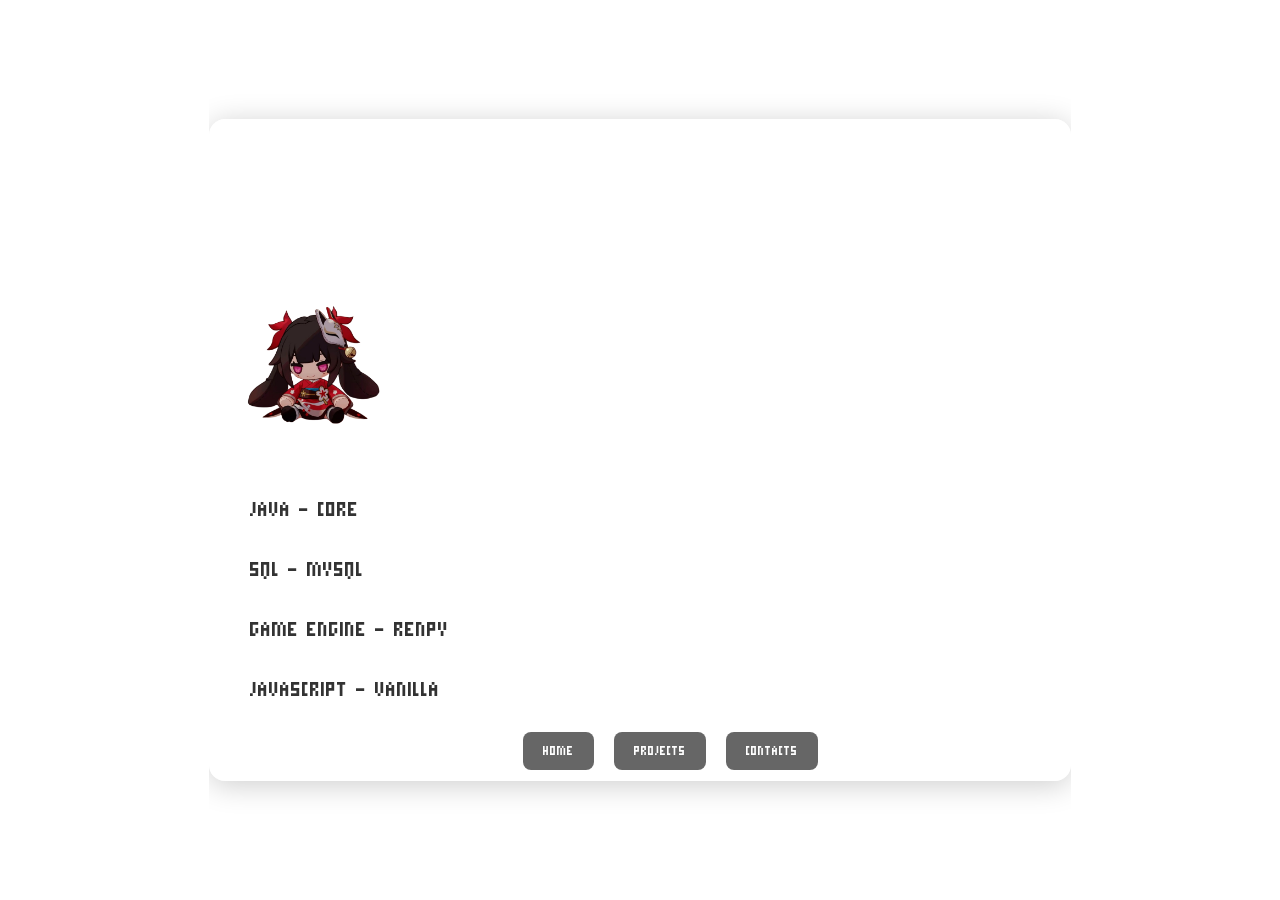
==== about.html @ f8be1799 "Update about.html" ====
<!DOCTYPE html>
<html lang="en">
<head>
    <meta charset="UTF-8">
    <meta name="viewport" content="width=device-width, initial-scale=1">
    <meta name="description" content="Jemmer Almoneda - Programmer and Game dev">
    <meta name="keywords" content="Jemmer Almoneda, Programmer, Game dev, Portfolio">
    <meta name="author" content="@shiros">
    <link rel="preconnect" href="https://fonts.googleapis.com">
    <link rel="preconnect" href="https://fonts.gstatic.com" crossorigin>
    <link href="https://fonts.googleapis.com/css2?family=Micro+5&display=swap" rel="stylesheet">
    <title>About</title>
    <link rel="icon" type="image/png" href="Documents/logo-icon.jpg">
    <style>
        body, html {
            margin: 0;
            padding: 0;
            overflow: hidden;
            height: 100%;
            display: flex; 
            align-items: center; 
            justify-content: center; 
            font-family: 'Micro 5', sans-serif;
            scroll-behavior: smooth;
        }

        .video-bg {
            position: absolute;
            top: 0;
            left: 0;
            width: 100%;
            height: 100%;
        }

        video {
            position: absolute;
            top: 50%;
            left: 50%;
            transform: translate(-50%, -50%);
            min-width: 100%;
            min-height: 100%;
            width: auto;
            height: auto;
            z-index: -1;
            object-fit: cover;
        }

        body {
            cursor: url('Documents/nso_cursor.png'), auto;
        }

     .container {
    position: relative;
    max-width: 800px;
    height: 600px; /* Set height for scroll */
    margin: 40px auto;
    background: rgba(255, 255, 255, 0.2);
    border-radius: 16px;
    box-shadow: 0 4px 30px rgba(0, 0, 0, 0.2);
    backdrop-filter: blur(10px);
    -webkit-backdrop-filter: blur(10px);
    border: 1px solid rgba(255, 255, 255, 0.3);
    padding: 30px;
    color: #fff;
    overflow-y: auto; /* Scroll only inside card */
}


        /* Hide scroll bar */
        body {
            overflow: auto;
            scrollbar-width: none; /* For Firefox */
            -ms-overflow-style: none;  /* For IE and Edge */
        }

        body::-webkit-scrollbar {
            display: none; /* For Chrome, Safari, and WebKit-based browsers */
        }

        /* Styling the navbar at the bottom */
        nav {
            position: absolute;
            bottom: 20px;
            width: 100%;
            display: flex;
            justify-content: center;
            padding-right: 400px;
        }

        nav ul {
            list-style: none;
            padding: 0;
            margin: 0;
            display: flex;
            gap: 20px; /* Space between each item */
        }

        nav ul li {
            font-size: 18px;
        }

        nav ul li a {
            text-decoration: none;
            padding: 10px 20px;
            color: white;
            background-color: rgba(0, 0, 0, 0.6);
            border-radius: 8px;
            transition: background-color 0.3s ease, transform 0.3s ease;
        }

        /* Hover effect */
        nav ul li a:hover {
            background-color: rgba(255, 255, 255, 0.8);
            color: black;
            transform: scale(1.1); /* Makes the button grow slightly */
        }
        .technologies-container img {
            max-width:150px ;
            max-height: 150px;
            width:150px;
            display:flex;
            align-items: center;
            justify-content: center;
        }
        p {
            font-size: 30px;
            margin-top: 0;
        }
        h2 {
            margin-bottom: 0;
        }
        ul {

        }
        /* Technology list styles */
.tech-list {
    list-style: none; /* Remove default bullet points */
    padding: 0; /* Remove default padding */
    margin: 10px 0; /* Margin for spacing */
}

.tech-list li {
    background-color: rgba(255, 255, 255, 0.5); /* Light background for list items */
    color: #333; /* Text color */
    padding: 10px; /* Padding for list items */
    border-radius: 8px; /* Rounded corners */
    margin-bottom: 10px; /* Space between items */
    transition: background-color 0.3s ease; /* Smooth transition */
    font-size: 30px;
}

.tech-list li:hover {
    background-color: rgba(255, 255, 255, 0.8); /* Highlight on hover */
    color: #000; /* Darker text color on hover */
}

    </style>
</head>
<body>
    <div class="video-bg">
        <video autoplay loop muted playsinline>
            <source src="Documents/bg.mp4" type="video/mp4">
            Your browser does not support the video tag.
        </video>
    </div>

    <div class="container">
        <!-- Left side with logo and text -->
        <div>
            <div class="text">
                <h1>ABOUT PAGE</h1>
                <h2>Jemmer Almoneda</h2>
                <h3>Java, Game Dev</h3>
            </div>

            <div class="technologies-container">
                <img src="Documents/nom.png" alt="Technologies">
                <div class="tech-text">
                    <h2>TECHNOLOGIES</h2>
                    <ul class="tech-list">
                        <li>JAVA - CORE</li>
                        <li>SQL - MYSQL</li>
                        <li>GAME ENGINE - RENPY</li>
                        <li>JAVASCRIPT - VANILLA</li>
                    </ul>
                </div>
                <h2>ABOUT ME</h2>
                <p>Student at ACLC COLLEGE MANILA.Started coding in May 2024 and have been constantly learning about other technologies. I still have a lot to learn, but with time and effort, I believe that I can further improve my techniques and knowledge.Currently focused on javascript</p>
            </div>
            

    <!-- Navbar at the bottom -->
    <nav>
        <ul>
            <li><a href="index.html">HOME</a></li>
            <li><a href="projects.html">PROJECTS</a></li>
            <li><a href="contacts.html">CONTACTS</a></li>
        </ul>
    </nav>
</body>
</html>
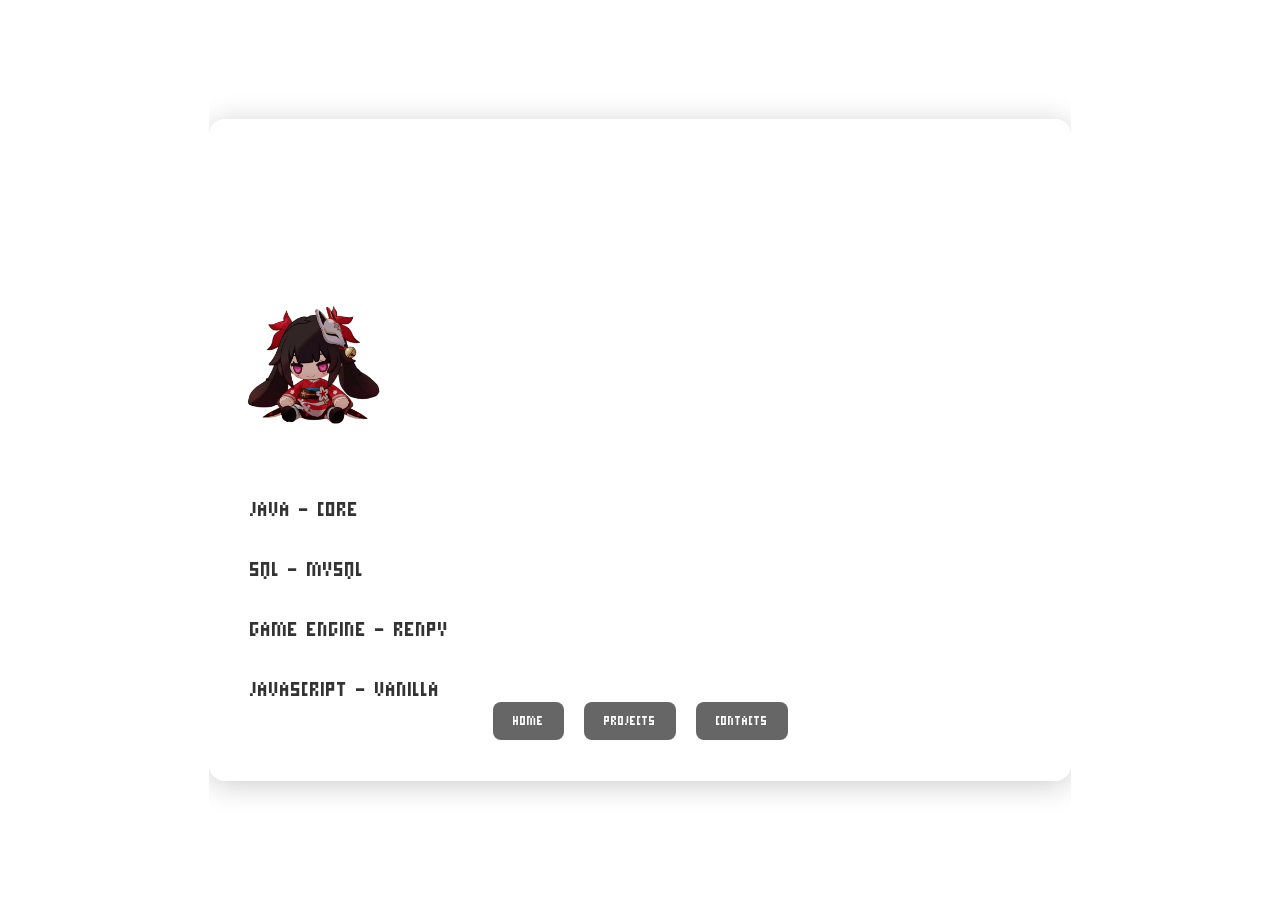
==== commit d234ef82: "Update about.html" ====
--- a/about.html
+++ b/about.html
@@ -12,6 +12,32 @@
     <title>About</title>
     <link rel="icon" type="image/png" href="Documents/logo-icon.jpg">
     <style>
+        /* Custom scrollbar for WebKit browsers */
+.container::-webkit-scrollbar {
+    width: 10px;
+}
+
+.container::-webkit-scrollbar-track {
+    background: rgba(255, 255, 255, 0.2);
+    border-radius: 10px;
+}
+
+.container::-webkit-scrollbar-thumb {
+    background-color: rgba(255, 255, 255, 0.5);
+    border-radius: 10px;
+    border: 2px solid rgba(0, 0, 0, 0.2);
+}
+
+.container::-webkit-scrollbar-thumb:hover {
+    background-color: rgba(255, 255, 255, 0.8);
+}
+
+/* Scrollbar styles for Firefox */
+.container {
+    scrollbar-width: thin;
+    scrollbar-color: rgba(255, 255, 255, 0.5) rgba(255, 255, 255, 0.2);
+}
+
         body, html {
             margin: 0;
             padding: 0;
@@ -49,10 +75,10 @@
             cursor: url('Documents/nso_cursor.png'), auto;
         }
 
-     .container {
+   .container {
     position: relative;
     max-width: 800px;
-    height: 600px; /* Set height for scroll */
+    height: 600px; /* For scroll */
     margin: 40px auto;
     background: rgba(255, 255, 255, 0.2);
     border-radius: 16px;
@@ -62,9 +88,9 @@
     border: 1px solid rgba(255, 255, 255, 0.3);
     padding: 30px;
     color: #fff;
-    overflow-y: auto; /* Scroll only inside card */
-}
-
+    overflow-y: auto;
+    overflow-x: hidden; 
+}
 
         /* Hide scroll bar */
         body {
@@ -79,7 +105,7 @@
 
         /* Styling the navbar at the bottom */
         nav {
-            position: absolute;
+            position: sticky;
             bottom: 20px;
             width: 100%;
             display: flex;
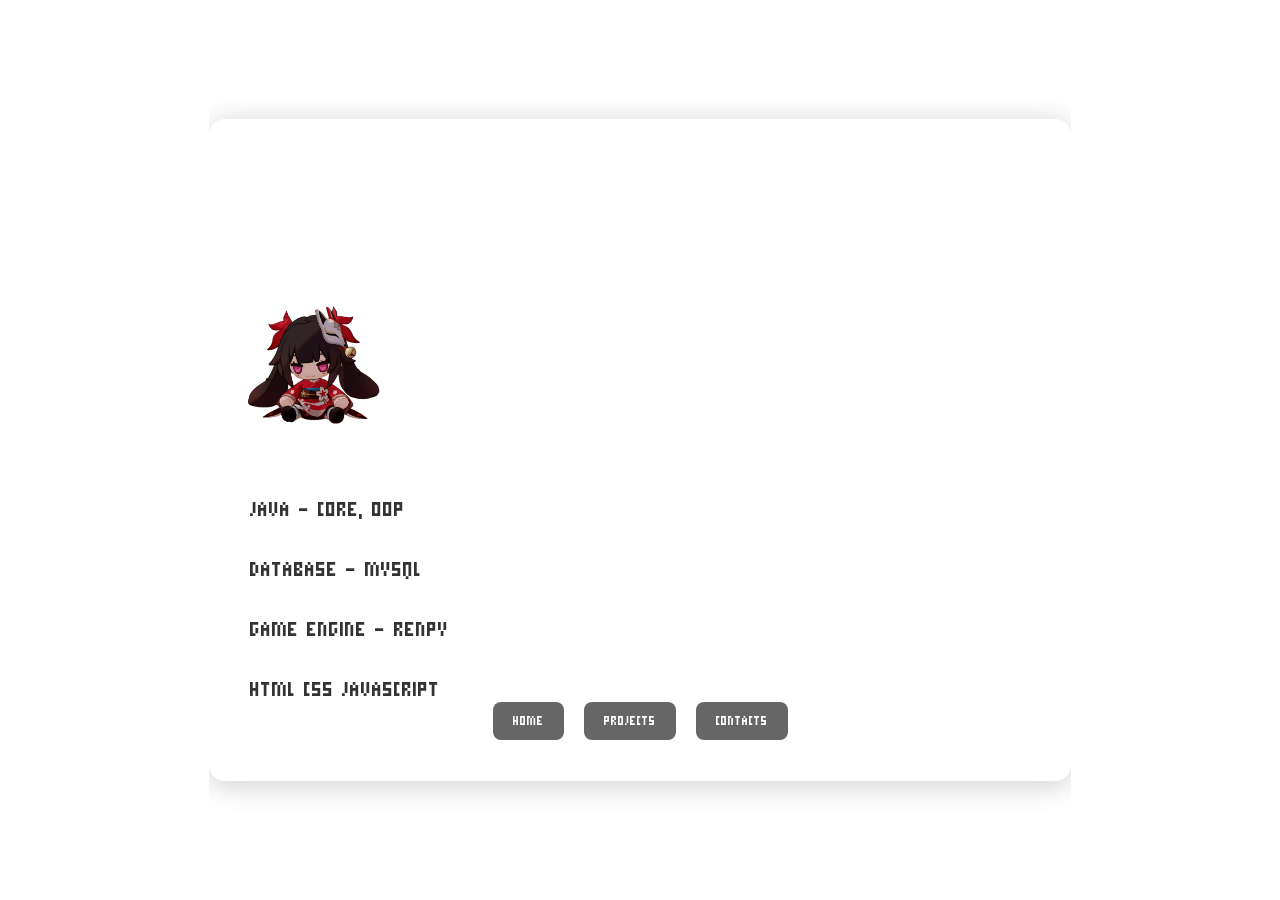
==== commit 7c2a5af7: "Update about.html" ====
--- a/about.html
+++ b/about.html
@@ -204,14 +204,14 @@
                 <div class="tech-text">
                     <h2>TECHNOLOGIES</h2>
                     <ul class="tech-list">
-                        <li>JAVA - CORE</li>
-                        <li>SQL - MYSQL</li>
+                        <li>JAVA - CORE, OOP</li>
+                        <li>DATABASE - MYSQL</li>
                         <li>GAME ENGINE - RENPY</li>
-                        <li>JAVASCRIPT - VANILLA</li>
+                        <li>HTML CSS JAVASCRIPT</li>
                     </ul>
                 </div>
                 <h2>ABOUT ME</h2>
-                <p>Student at ACLC COLLEGE MANILA.Started coding in May 2024 and have been constantly learning about other technologies. I still have a lot to learn, but with time and effort, I believe that I can further improve my techniques and knowledge.Currently focused on javascript</p>
+                <p>Student at ACLC COLLEGE MANILA. Passionate in programming and willing to learn new technologies to improve my skills. More on Java centered programming and experience in Database Management using Mysql</p>
             </div>
             
 
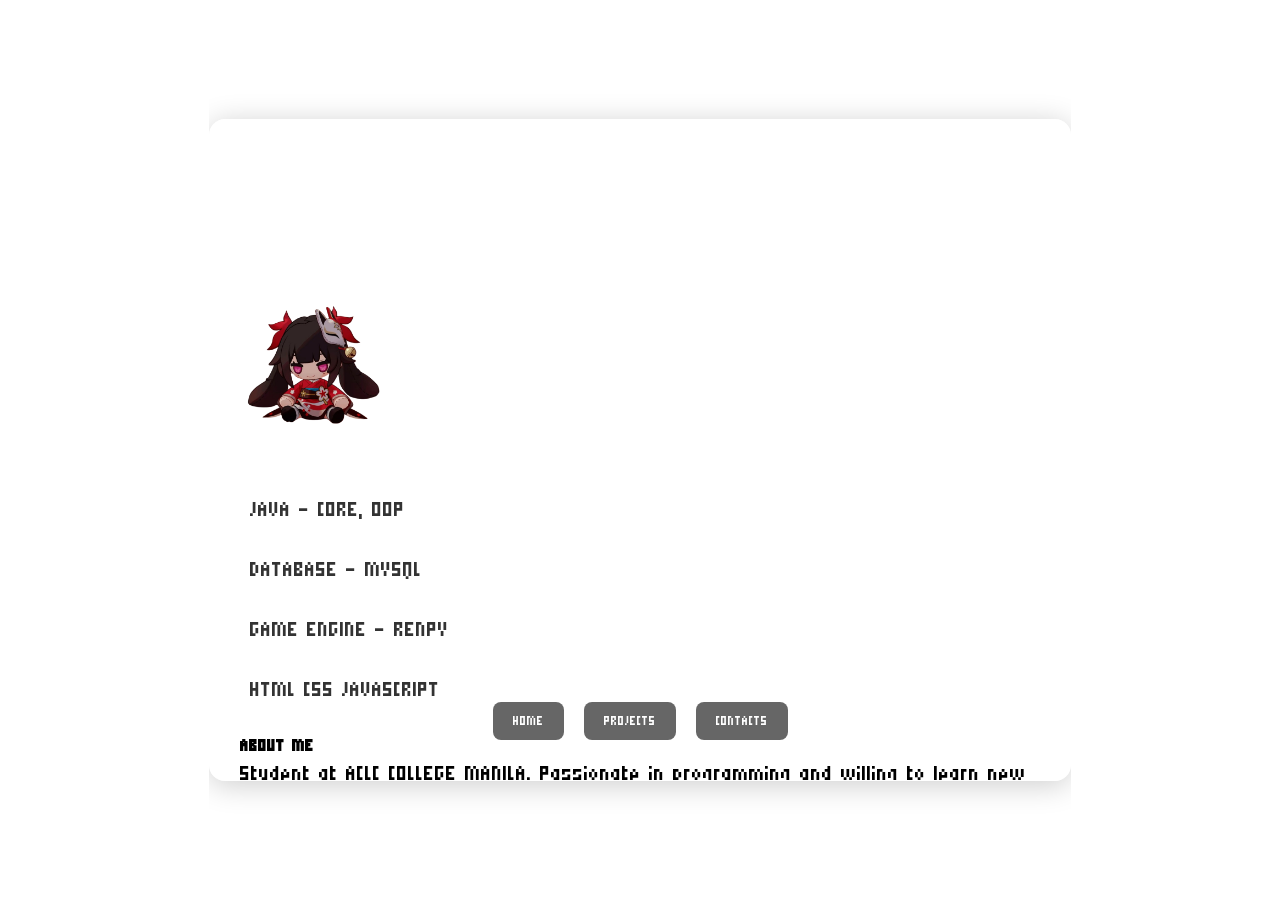
==== commit da97b3a2: "Update about.html" ====
--- a/about.html
+++ b/about.html
@@ -210,8 +210,8 @@
                         <li>HTML CSS JAVASCRIPT</li>
                     </ul>
                 </div>
-                <h2>ABOUT ME</h2>
-                <p>Student at ACLC COLLEGE MANILA. Passionate in programming and willing to learn new technologies to improve my skills. More on Java centered programming and experience in Database Management using Mysql</p>
+                <h2 style = "color: black">ABOUT ME</h2>
+                <p style = "color: black">Student at ACLC COLLEGE MANILA. Passionate in programming and willing to learn new technologies to improve my skills. More on Java centered programming and experience in Database Management using Mysql</p>
             </div>
             
 
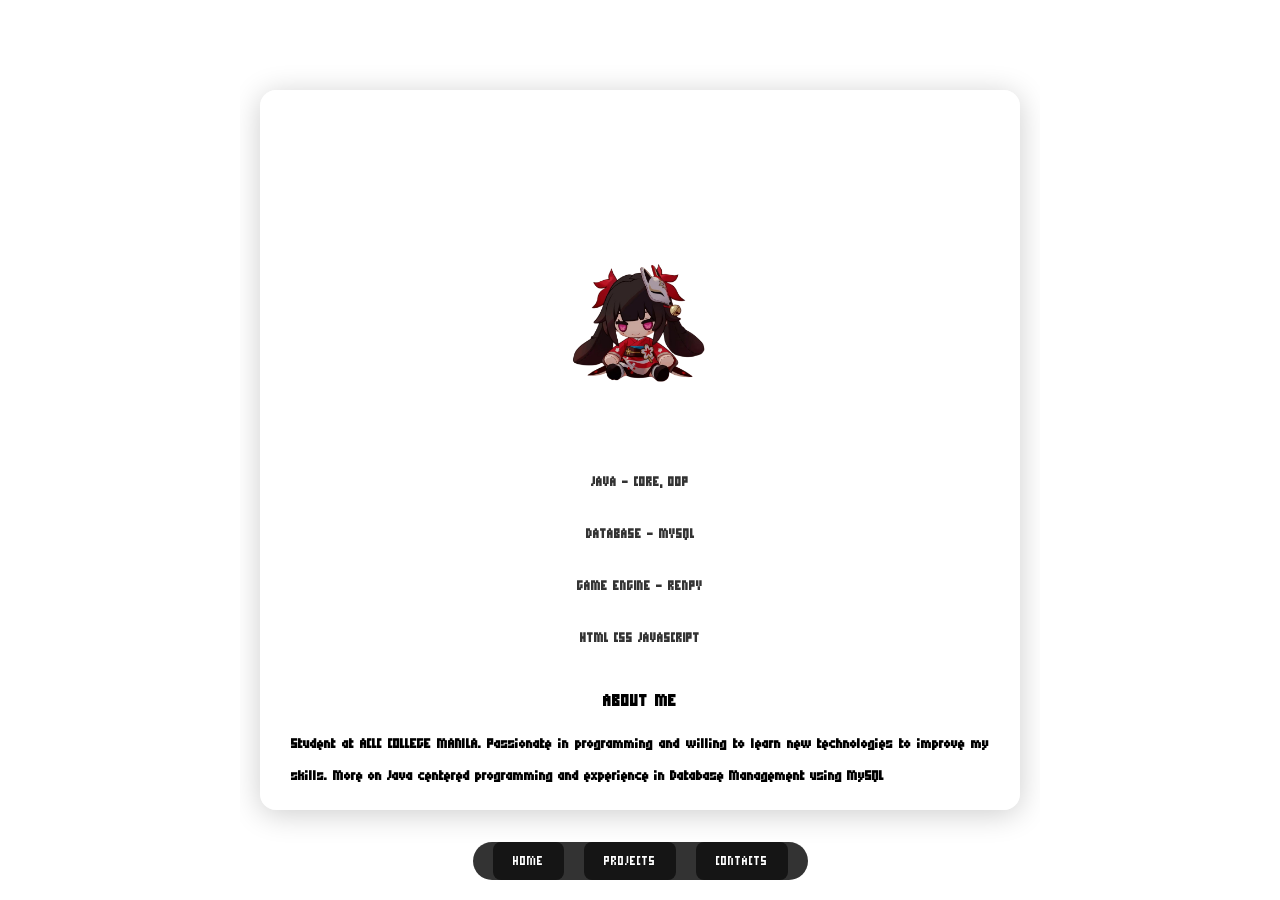
==== commit 5e87a001: "ui update" ====
--- a/about.html
+++ b/about.html
@@ -2,7 +2,7 @@
 <html lang="en">
 <head>
     <meta charset="UTF-8">
-    <meta name="viewport" content="width=device-width, initial-scale=1">
+    <meta name="viewport" content="width=device-width, initial-scale=1.0, maximum-scale=1.0, user-scalable=no">
     <meta name="description" content="Jemmer Almoneda - Programmer and Game dev">
     <meta name="keywords" content="Jemmer Almoneda, Programmer, Game dev, Portfolio">
     <meta name="author" content="@shiros">
@@ -12,105 +12,181 @@
     <title>About</title>
     <link rel="icon" type="image/png" href="Documents/logo-icon.jpg">
     <style>
-        /* Custom scrollbar for WebKit browsers */
-.container::-webkit-scrollbar {
-    width: 10px;
-}
-
-.container::-webkit-scrollbar-track {
-    background: rgba(255, 255, 255, 0.2);
-    border-radius: 10px;
-}
-
-.container::-webkit-scrollbar-thumb {
-    background-color: rgba(255, 255, 255, 0.5);
-    border-radius: 10px;
-    border: 2px solid rgba(0, 0, 0, 0.2);
-}
-
-.container::-webkit-scrollbar-thumb:hover {
-    background-color: rgba(255, 255, 255, 0.8);
-}
-
-/* Scrollbar styles for Firefox */
-.container {
-    scrollbar-width: thin;
-    scrollbar-color: rgba(255, 255, 255, 0.5) rgba(255, 255, 255, 0.2);
-}
-
         body, html {
             margin: 0;
             padding: 0;
-            overflow: hidden;
-            height: 100%;
+            height: 100vh;
             display: flex; 
             align-items: center; 
             justify-content: center; 
             font-family: 'Micro 5', sans-serif;
             scroll-behavior: smooth;
+            overflow: hidden;
+            touch-action: manipulation; /* Prevent zoom gestures */
         }
 
         .video-bg {
-            position: absolute;
+            position: fixed;
             top: 0;
             left: 0;
             width: 100%;
             height: 100%;
+            z-index: -1;
         }
 
         video {
-            position: absolute;
-            top: 50%;
-            left: 50%;
-            transform: translate(-50%, -50%);
-            min-width: 100%;
-            min-height: 100%;
-            width: auto;
-            height: auto;
+            position: fixed;
+            top: 0;
+            left: 0;
+            width: 100%;
+            height: 100%;
+            object-fit: cover;
             z-index: -1;
-            object-fit: cover;
         }
 
         body {
             cursor: url('Documents/nso_cursor.png'), auto;
         }
 
-   .container {
-    position: relative;
-    max-width: 800px;
-    height: 600px; /* For scroll */
-    margin: 40px auto;
-    background: rgba(255, 255, 255, 0.2);
-    border-radius: 16px;
-    box-shadow: 0 4px 30px rgba(0, 0, 0, 0.2);
-    backdrop-filter: blur(10px);
-    -webkit-backdrop-filter: blur(10px);
-    border: 1px solid rgba(255, 255, 255, 0.3);
-    padding: 30px;
-    color: #fff;
-    overflow-y: auto;
-    overflow-x: hidden; 
-}
-
-        /* Hide scroll bar */
-        body {
-            overflow: auto;
-            scrollbar-width: none; /* For Firefox */
-            -ms-overflow-style: none;  /* For IE and Edge */
-        }
-
-        body::-webkit-scrollbar {
-            display: none; /* For Chrome, Safari, and WebKit-based browsers */
-        }
-
-        /* Styling the navbar at the bottom */
+        .container {
+            position: relative;
+            max-width: 800px;
+            width: 95%;
+            height: 80vh;
+            background: rgba(255, 255, 255, 0.2);
+            border-radius: 16px;
+            box-shadow: 0 4px 30px rgba(0, 0, 0, 0.2);
+            backdrop-filter: blur(10px);
+            -webkit-backdrop-filter: blur(10px);
+            border: 1px solid rgba(255, 255, 255, 0.3);
+            padding: 30px;
+            color: #fff;
+            overflow-y: auto;
+            overflow-x: hidden;
+            box-sizing: border-box;
+        }
+
+        /* Custom scrollbar for WebKit browsers */
+        .container::-webkit-scrollbar {
+            width: 8px;
+        }
+
+        .container::-webkit-scrollbar-track {
+            background: rgba(255, 255, 255, 0.2);
+            border-radius: 10px;
+        }
+
+        .container::-webkit-scrollbar-thumb {
+            background-color: rgba(255, 255, 255, 0.5);
+            border-radius: 10px;
+            border: 2px solid rgba(0, 0, 0, 0.2);
+        }
+
+        .container::-webkit-scrollbar-thumb:hover {
+            background-color: rgba(255, 255, 255, 0.8);
+        }
+
+        /* Scrollbar styles for Firefox */
+        .container {
+            scrollbar-width: thin;
+            scrollbar-color: rgba(255, 255, 255, 0.5) rgba(255, 255, 255, 0.2);
+        }
+
+        /* Content styling */
+        .text {
+            text-align: center;
+            margin-bottom: 20px;
+        }
+
+        h1 {
+            font-size: 36px;
+            margin: 10px 0;
+            color: #fff;
+        }
+
+        h2 {
+            font-size: 28px;
+            margin: 15px 0 10px 0;
+            color: #fff;
+        }
+
+        h3 {
+            font-size: 22px;
+            margin: 10px 0;
+            color: #fff;
+        }
+
+        .technologies-container {
+            display: flex;
+            flex-direction: column;
+            align-items: center;
+            gap: 20px;
+        }
+
+        .technologies-container img {
+            max-width: 150px;
+            max-height: 150px;
+            width: 150px;
+            height: auto;
+        }
+
+        .tech-text {
+            text-align: center;
+            width: 100%;
+        }
+
+        /* Technology list styles */
+        .tech-list {
+            list-style: none;
+            padding: 0;
+            margin: 10px 0;
+        }
+
+        .tech-list li {
+            background-color: rgba(255, 255, 255, 0.5);
+            color: #333;
+            padding: 12px;
+            border-radius: 8px;
+            margin-bottom: 10px;
+            transition: background-color 0.3s ease;
+            font-size: 18px;
+            font-weight: bold;
+        }
+
+        .tech-list li:hover {
+            background-color: rgba(255, 255, 255, 0.8);
+            color: #000;
+        }
+
+        .about-section {
+            margin-top: 20px;
+            text-align: center;
+        }
+
+        .about-section h2 {
+            color: #000;
+            font-size: 24px;
+        }
+
+        .about-section p {
+            color: #000;
+            font-size: 20px;
+            line-height: 1.6;
+            text-align: justify;
+            margin: 15px 0;
+            font-weight: bold;
+        }
+
+        /* Navigation */
         nav {
-            position: sticky;
+            position: fixed;
             bottom: 20px;
             width: 100%;
             display: flex;
             justify-content: center;
-            padding-right: 400px;
+            z-index: 100;
+            padding: 0 20px;
+            box-sizing: border-box;
         }
 
         nav ul {
@@ -118,7 +194,10 @@
             padding: 0;
             margin: 0;
             display: flex;
-            gap: 20px; /* Space between each item */
+            gap: 20px;
+            background-color: rgba(0, 0, 0, 0.8);
+            padding: 10px 20px;
+            border-radius: 25px;
         }
 
         nav ul li {
@@ -134,52 +213,149 @@
             transition: background-color 0.3s ease, transform 0.3s ease;
         }
 
-        /* Hover effect */
         nav ul li a:hover {
             background-color: rgba(255, 255, 255, 0.8);
             color: black;
-            transform: scale(1.1); /* Makes the button grow slightly */
-        }
-        .technologies-container img {
-            max-width:150px ;
-            max-height: 150px;
-            width:150px;
-            display:flex;
-            align-items: center;
-            justify-content: center;
-        }
-        p {
-            font-size: 30px;
-            margin-top: 0;
-        }
-        h2 {
-            margin-bottom: 0;
-        }
-        ul {
-
-        }
-        /* Technology list styles */
-.tech-list {
-    list-style: none; /* Remove default bullet points */
-    padding: 0; /* Remove default padding */
-    margin: 10px 0; /* Margin for spacing */
-}
-
-.tech-list li {
-    background-color: rgba(255, 255, 255, 0.5); /* Light background for list items */
-    color: #333; /* Text color */
-    padding: 10px; /* Padding for list items */
-    border-radius: 8px; /* Rounded corners */
-    margin-bottom: 10px; /* Space between items */
-    transition: background-color 0.3s ease; /* Smooth transition */
-    font-size: 30px;
-}
-
-.tech-list li:hover {
-    background-color: rgba(255, 255, 255, 0.8); /* Highlight on hover */
-    color: #000; /* Darker text color on hover */
-}
-
+            transform: scale(1.1);
+        }
+
+        nav ul li a:active {
+            transform: scale(0.95);
+        }
+
+        /* Mobile Styles */
+        @media (max-width: 768px) {
+            .container {
+                width: 98%;
+                height: 75vh;
+                padding: 20px;
+            }
+
+            h1 {
+                font-size: 28px;
+            }
+
+            h2 {
+                font-size: 22px;
+            }
+
+            h3 {
+                font-size: 18px;
+            }
+
+            .technologies-container img {
+                width: 100px;
+                max-width: 100px;
+                max-height: 100px;
+            }
+
+            .tech-list li {
+                font-size: 14px;
+                padding: 10px;
+            }
+
+            .about-section h2 {
+                font-size: 20px;
+            }
+
+            .about-section p {
+                font-size: 16px;
+                font-weight: bold;
+            }
+
+            nav {
+                bottom: 15px;
+                padding: 0 10px;
+            }
+
+            nav ul {
+                gap: 15px;
+                padding: 8px 15px;
+            }
+
+            nav ul li {
+                font-size: 16px;
+            }
+
+            nav ul li a {
+                padding: 8px 15px;
+            }
+        }
+
+        @media (max-width: 480px) {
+            .container {
+                width: 99%;
+                height: 70vh;
+                padding: 15px;
+            }
+
+            h1 {
+                font-size: 24px;
+            }
+
+            h2 {
+                font-size: 18px;
+            }
+
+            h3 {
+                font-size: 16px;
+            }
+
+            .technologies-container img {
+                width: 80px;
+                max-width: 80px;
+                max-height: 80px;
+            }
+
+            .tech-list li {
+                font-size: 12px;
+                padding: 8px;
+            }
+
+            .about-section h2 {
+                font-size: 18px;
+            }
+
+            .about-section p {
+                font-size: 14px;
+                font-weight: bold;
+            }
+
+            nav {
+                bottom: 10px;
+                padding: 0 5px;
+            }
+
+            nav ul {
+                gap: 10px;
+                padding: 6px 10px;
+            }
+
+            nav ul li {
+                font-size: 14px;
+            }
+
+            nav ul li a {
+                padding: 6px 12px;
+            }
+        }
+
+        /* Prevent text selection and zoom on mobile */
+        * {
+            -webkit-user-select: none;
+            -moz-user-select: none;
+            -ms-user-select: none;
+            user-select: none;
+            -webkit-touch-callout: none;
+        }
+
+        /* Allow text selection for readable content */
+        p, .tech-list li {
+            -webkit-user-select: text;
+            -moz-user-select: text;
+            -ms-user-select: text;
+            user-select: text;
+        }
     </style>
 </head>
 <body>
@@ -191,29 +367,30 @@
     </div>
 
     <div class="container">
-        <!-- Left side with logo and text -->
-        <div>
-            <div class="text">
-                <h1>ABOUT PAGE</h1>
-                <h2>Jemmer Almoneda</h2>
-                <h3>Java, Game Dev</h3>
+        <div class="text">
+            <h1>ABOUT PAGE</h1>
+            <h2>Jemmer Almoneda</h2>
+            <h3>Java, Game Dev</h3>
+        </div>
+
+        <div class="technologies-container">
+            <img src="Documents/nom.png" alt="Technologies">
+            <div class="tech-text">
+                <h2>TECHNOLOGIES</h2>
+                <ul class="tech-list">
+                    <li>JAVA - CORE, OOP</li>
+                    <li>DATABASE - MYSQL</li>
+                    <li>GAME ENGINE - RENPY</li>
+                    <li>HTML CSS JAVASCRIPT</li>
+                </ul>
             </div>
-
-            <div class="technologies-container">
-                <img src="Documents/nom.png" alt="Technologies">
-                <div class="tech-text">
-                    <h2>TECHNOLOGIES</h2>
-                    <ul class="tech-list">
-                        <li>JAVA - CORE, OOP</li>
-                        <li>DATABASE - MYSQL</li>
-                        <li>GAME ENGINE - RENPY</li>
-                        <li>HTML CSS JAVASCRIPT</li>
-                    </ul>
-                </div>
-                <h2 style = "color: black">ABOUT ME</h2>
-                <p style = "color: black">Student at ACLC COLLEGE MANILA. Passionate in programming and willing to learn new technologies to improve my skills. More on Java centered programming and experience in Database Management using Mysql</p>
-            </div>
-            
+        </div>
+
+        <div class="about-section">
+            <h2>ABOUT ME</h2>
+            <p>Student at ACLC COLLEGE MANILA. Passionate in programming and willing to learn new technologies to improve my skills. More on Java centered programming and experience in Database Management using MySQL</p>
+        </div>
+    </div>
 
     <!-- Navbar at the bottom -->
     <nav>
@@ -224,4 +401,4 @@
         </ul>
     </nav>
 </body>
-</html>
+</html>
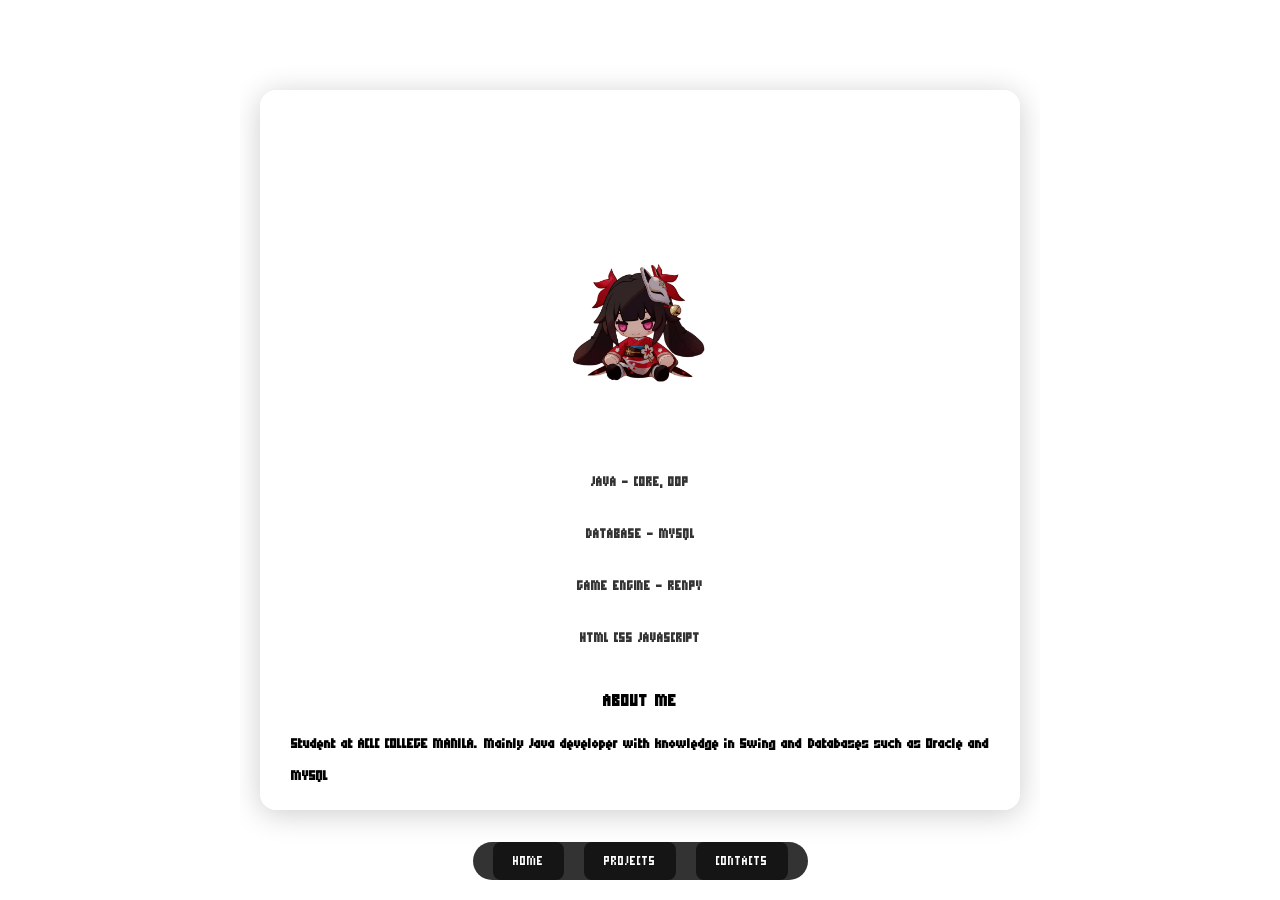
==== commit e48fabb5: "updated about page" ====
--- a/about.html
+++ b/about.html
@@ -388,7 +388,7 @@
 
         <div class="about-section">
             <h2>ABOUT ME</h2>
-            <p>Student at ACLC COLLEGE MANILA. Passionate in programming and willing to learn new technologies to improve my skills. More on Java centered programming and experience in Database Management using MySQL</p>
+            <p>Student at ACLC COLLEGE MANILA. Mainly Java developer with knowledge in Swing and Databases such as Oracle and MYSQL</p>
         </div>
     </div>
 
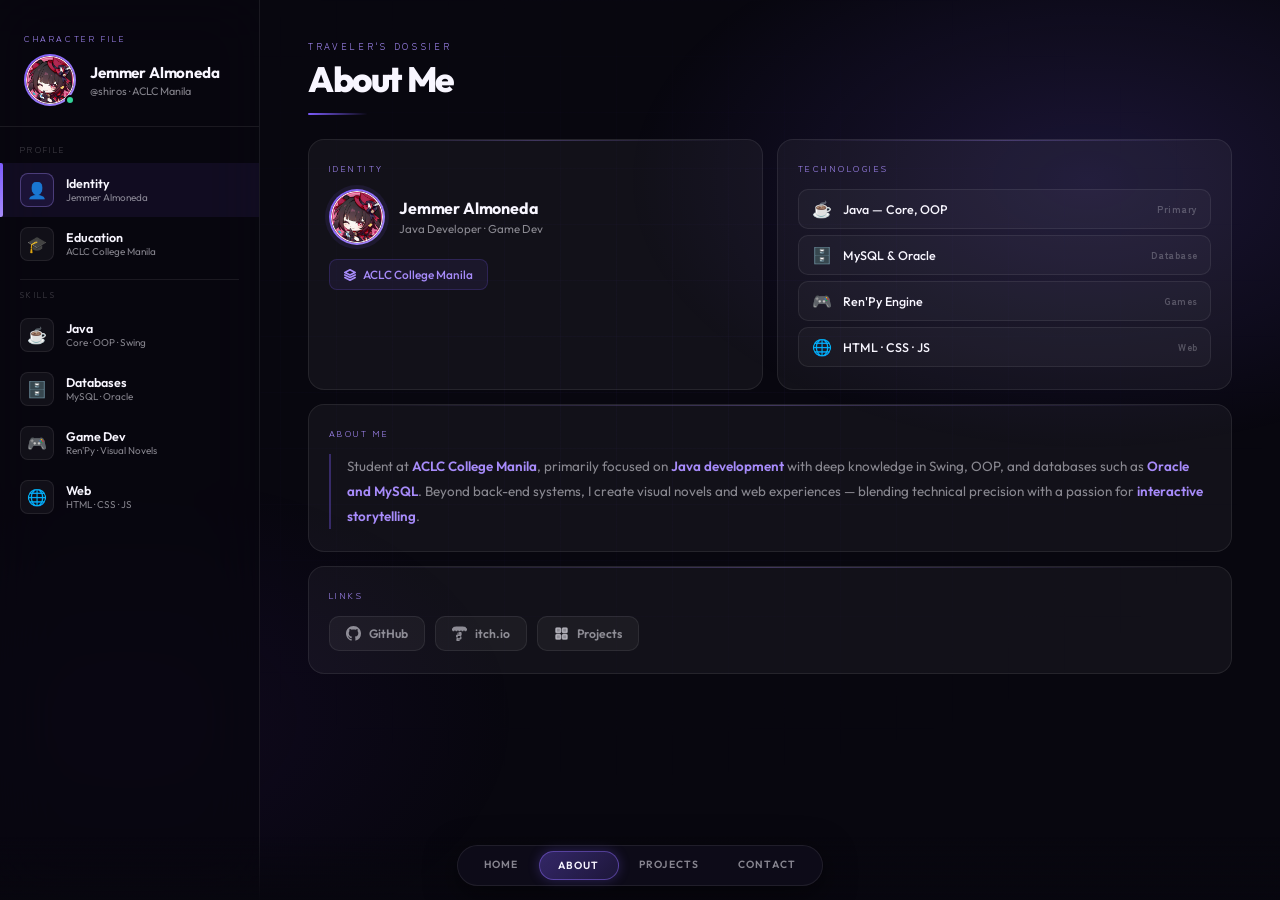
==== commit d73ef794: "Revise about.html for improved layout and content Updated the about page with new styles and content" ====
--- a/about.html
+++ b/about.html
@@ -1,404 +1,394 @@
 <!DOCTYPE html>
 <html lang="en">
 <head>
-    <meta charset="UTF-8">
-    <meta name="viewport" content="width=device-width, initial-scale=1.0, maximum-scale=1.0, user-scalable=no">
-    <meta name="description" content="Jemmer Almoneda - Programmer and Game dev">
-    <meta name="keywords" content="Jemmer Almoneda, Programmer, Game dev, Portfolio">
-    <meta name="author" content="@shiros">
-    <link rel="preconnect" href="https://fonts.googleapis.com">
-    <link rel="preconnect" href="https://fonts.gstatic.com" crossorigin>
-    <link href="https://fonts.googleapis.com/css2?family=Micro+5&display=swap" rel="stylesheet">
-    <title>About</title>
-    <link rel="icon" type="image/png" href="Documents/logo-icon.jpg">
-    <style>
-        body, html {
-            margin: 0;
-            padding: 0;
-            height: 100vh;
-            display: flex; 
-            align-items: center; 
-            justify-content: center; 
-            font-family: 'Micro 5', sans-serif;
-            scroll-behavior: smooth;
-            overflow: hidden;
-            touch-action: manipulation; /* Prevent zoom gestures */
-        }
-
-        .video-bg {
-            position: fixed;
-            top: 0;
-            left: 0;
-            width: 100%;
-            height: 100%;
-            z-index: -1;
-        }
-
-        video {
-            position: fixed;
-            top: 0;
-            left: 0;
-            width: 100%;
-            height: 100%;
-            object-fit: cover;
-            z-index: -1;
-        }
-
-        body {
-            cursor: url('Documents/nso_cursor.png'), auto;
-        }
-
-        .container {
-            position: relative;
-            max-width: 800px;
-            width: 95%;
-            height: 80vh;
-            background: rgba(255, 255, 255, 0.2);
-            border-radius: 16px;
-            box-shadow: 0 4px 30px rgba(0, 0, 0, 0.2);
-            backdrop-filter: blur(10px);
-            -webkit-backdrop-filter: blur(10px);
-            border: 1px solid rgba(255, 255, 255, 0.3);
-            padding: 30px;
-            color: #fff;
-            overflow-y: auto;
-            overflow-x: hidden;
-            box-sizing: border-box;
-        }
-
-        /* Custom scrollbar for WebKit browsers */
-        .container::-webkit-scrollbar {
-            width: 8px;
-        }
-
-        .container::-webkit-scrollbar-track {
-            background: rgba(255, 255, 255, 0.2);
-            border-radius: 10px;
-        }
-
-        .container::-webkit-scrollbar-thumb {
-            background-color: rgba(255, 255, 255, 0.5);
-            border-radius: 10px;
-            border: 2px solid rgba(0, 0, 0, 0.2);
-        }
-
-        .container::-webkit-scrollbar-thumb:hover {
-            background-color: rgba(255, 255, 255, 0.8);
-        }
-
-        /* Scrollbar styles for Firefox */
-        .container {
-            scrollbar-width: thin;
-            scrollbar-color: rgba(255, 255, 255, 0.5) rgba(255, 255, 255, 0.2);
-        }
-
-        /* Content styling */
-        .text {
-            text-align: center;
-            margin-bottom: 20px;
-        }
-
-        h1 {
-            font-size: 36px;
-            margin: 10px 0;
-            color: #fff;
-        }
-
-        h2 {
-            font-size: 28px;
-            margin: 15px 0 10px 0;
-            color: #fff;
-        }
-
-        h3 {
-            font-size: 22px;
-            margin: 10px 0;
-            color: #fff;
-        }
-
-        .technologies-container {
-            display: flex;
-            flex-direction: column;
-            align-items: center;
-            gap: 20px;
-        }
-
-        .technologies-container img {
-            max-width: 150px;
-            max-height: 150px;
-            width: 150px;
-            height: auto;
-        }
-
-        .tech-text {
-            text-align: center;
-            width: 100%;
-        }
-
-        /* Technology list styles */
-        .tech-list {
-            list-style: none;
-            padding: 0;
-            margin: 10px 0;
-        }
-
-        .tech-list li {
-            background-color: rgba(255, 255, 255, 0.5);
-            color: #333;
-            padding: 12px;
-            border-radius: 8px;
-            margin-bottom: 10px;
-            transition: background-color 0.3s ease;
-            font-size: 18px;
-            font-weight: bold;
-        }
-
-        .tech-list li:hover {
-            background-color: rgba(255, 255, 255, 0.8);
-            color: #000;
-        }
-
-        .about-section {
-            margin-top: 20px;
-            text-align: center;
-        }
-
-        .about-section h2 {
-            color: #000;
-            font-size: 24px;
-        }
-
-        .about-section p {
-            color: #000;
-            font-size: 20px;
-            line-height: 1.6;
-            text-align: justify;
-            margin: 15px 0;
-            font-weight: bold;
-        }
-
-        /* Navigation */
-        nav {
-            position: fixed;
-            bottom: 20px;
-            width: 100%;
-            display: flex;
-            justify-content: center;
-            z-index: 100;
-            padding: 0 20px;
-            box-sizing: border-box;
-        }
-
-        nav ul {
-            list-style: none;
-            padding: 0;
-            margin: 0;
-            display: flex;
-            gap: 20px;
-            background-color: rgba(0, 0, 0, 0.8);
-            padding: 10px 20px;
-            border-radius: 25px;
-        }
-
-        nav ul li {
-            font-size: 18px;
-        }
-
-        nav ul li a {
-            text-decoration: none;
-            padding: 10px 20px;
-            color: white;
-            background-color: rgba(0, 0, 0, 0.6);
-            border-radius: 8px;
-            transition: background-color 0.3s ease, transform 0.3s ease;
-        }
-
-        nav ul li a:hover {
-            background-color: rgba(255, 255, 255, 0.8);
-            color: black;
-            transform: scale(1.1);
-        }
-
-        nav ul li a:active {
-            transform: scale(0.95);
-        }
-
-        /* Mobile Styles */
-        @media (max-width: 768px) {
-            .container {
-                width: 98%;
-                height: 75vh;
-                padding: 20px;
-            }
-
-            h1 {
-                font-size: 28px;
-            }
-
-            h2 {
-                font-size: 22px;
-            }
-
-            h3 {
-                font-size: 18px;
-            }
-
-            .technologies-container img {
-                width: 100px;
-                max-width: 100px;
-                max-height: 100px;
-            }
-
-            .tech-list li {
-                font-size: 14px;
-                padding: 10px;
-            }
-
-            .about-section h2 {
-                font-size: 20px;
-            }
-
-            .about-section p {
-                font-size: 16px;
-                font-weight: bold;
-            }
-
-            nav {
-                bottom: 15px;
-                padding: 0 10px;
-            }
-
-            nav ul {
-                gap: 15px;
-                padding: 8px 15px;
-            }
-
-            nav ul li {
-                font-size: 16px;
-            }
-
-            nav ul li a {
-                padding: 8px 15px;
-            }
-        }
-
-        @media (max-width: 480px) {
-            .container {
-                width: 99%;
-                height: 70vh;
-                padding: 15px;
-            }
-
-            h1 {
-                font-size: 24px;
-            }
-
-            h2 {
-                font-size: 18px;
-            }
-
-            h3 {
-                font-size: 16px;
-            }
-
-            .technologies-container img {
-                width: 80px;
-                max-width: 80px;
-                max-height: 80px;
-            }
-
-            .tech-list li {
-                font-size: 12px;
-                padding: 8px;
-            }
-
-            .about-section h2 {
-                font-size: 18px;
-            }
-
-            .about-section p {
-                font-size: 14px;
-                font-weight: bold;
-            }
-
-            nav {
-                bottom: 10px;
-                padding: 0 5px;
-            }
-
-            nav ul {
-                gap: 10px;
-                padding: 6px 10px;
-            }
-
-            nav ul li {
-                font-size: 14px;
-            }
-
-            nav ul li a {
-                padding: 6px 12px;
-            }
-        }
-
-        /* Prevent text selection and zoom on mobile */
-        * {
-            -webkit-user-select: none;
-            -moz-user-select: none;
-            -ms-user-select: none;
-            user-select: none;
-            -webkit-touch-callout: none;
-        }
-
-        /* Allow text selection for readable content */
-        p, .tech-list li {
-            -webkit-user-select: text;
-            -moz-user-select: text;
-            -ms-user-select: text;
-            user-select: text;
-        }
-    </style>
+  <meta charset="UTF-8">
+  <meta name="viewport" content="width=device-width, initial-scale=1, maximum-scale=1">
+  <meta name="description" content="Jemmer Almoneda — About">
+  <meta name="author" content="@shiros">
+  <title>About — Jemmer Almoneda</title>
+  <link rel="icon" type="image/png" href="Documents/logo-icon.jpg">
+  <link rel="preconnect" href="https://fonts.googleapis.com">
+  <link rel="preconnect" href="https://fonts.gstatic.com" crossorigin>
+  <link href="https://fonts.googleapis.com/css2?family=Outfit:wght@300;400;500;600;700;800&family=Zen+Kaku+Gothic+New:wght@300;400;700&display=swap" rel="stylesheet">
+  <style>
+    :root{
+      --bg:#08070f;--bg2:#0f0d1a;
+      --surface:rgba(255,255,255,0.045);--surface2:rgba(255,255,255,0.075);
+      --border:rgba(255,255,255,0.08);--border-hi:rgba(145,110,255,0.45);
+      --accent:#7c5cfc;--accent2:#a78bfa;
+      --glow:rgba(124,92,252,0.28);--glow2:rgba(167,139,250,0.15);
+      --white:#f8f6ff;--muted:rgba(248,246,255,0.52);--dim:rgba(248,246,255,0.26);
+      --r:16px;--r-sm:10px;
+    }
+    *,*::before,*::after{box-sizing:border-box;margin:0;padding:0;}
+    html,body{height:100%;-webkit-font-smoothing:antialiased;}
+    body{font-family:'Outfit',sans-serif;background:var(--bg);color:var(--white);overflow:hidden;}
+
+    /* BG */
+    .bg-video{position:fixed;inset:0;z-index:0;}
+    .bg-video video{width:100%;height:100%;object-fit:cover;filter:brightness(0.18) saturate(0.5);}
+    .bg-mesh{position:fixed;inset:0;z-index:1;pointer-events:none;
+      background:radial-gradient(ellipse 60% 50% at 85% 20%,rgba(124,92,252,0.16) 0%,transparent 60%),
+                radial-gradient(ellipse 55% 50% at 10% 80%,rgba(76,29,149,0.12) 0%,transparent 55%);}
+    .bg-grid{position:fixed;inset:0;z-index:1;pointer-events:none;
+      background-image:linear-gradient(rgba(124,92,252,0.03) 1px,transparent 1px),linear-gradient(90deg,rgba(124,92,252,0.03) 1px,transparent 1px);
+      background-size:56px 56px;
+      mask-image:radial-gradient(ellipse 70% 65% at 50% 40%,black 10%,transparent 75%);}
+
+    /* LAYOUT — Genshin-style: left sidebar + right content */
+    .scene{
+      position:relative;z-index:3;
+      height:100vh;
+      display:grid;
+      grid-template-columns:260px 1fr;
+      overflow:hidden;
+    }
+
+    /* ── LEFT SIDEBAR ── */
+    .sidebar{
+      border-right:1px solid var(--border);
+      background:rgba(8,7,15,0.7);
+      backdrop-filter:blur(28px);
+      display:flex;flex-direction:column;
+      overflow:hidden;
+      animation:sideIn .8s cubic-bezier(.22,1,.36,1) both;
+    }
+    @keyframes sideIn{from{opacity:0;transform:translateX(-24px)}to{opacity:1;transform:none}}
+
+    .sidebar-top{
+      padding:32px 24px 20px;
+      border-bottom:1px solid var(--border);
+    }
+    .sidebar-tag{
+      font-family:'Zen Kaku Gothic New',sans-serif;
+      font-size:0.54rem;letter-spacing:0.3em;text-transform:uppercase;
+      color:var(--accent2);margin-bottom:10px;
+    }
+    .sidebar-avatar{
+      display:flex;align-items:center;gap:14px;
+    }
+    .s-avatar-wrap{position:relative;width:52px;height:52px;flex-shrink:0;}
+    .s-avatar-wrap img{
+      width:100%;height:100%;border-radius:50%;object-fit:cover;
+      border:2px solid transparent;
+      background:linear-gradient(var(--bg2),var(--bg2)) padding-box,
+                 linear-gradient(135deg,var(--accent),var(--accent2)) border-box;
+      display:block;
+    }
+    .s-avatar-status{
+      position:absolute;bottom:1px;right:1px;
+      width:10px;height:10px;border-radius:50%;
+      background:#34d399;border:2px solid var(--bg);
+    }
+    .s-id-name{font-size:0.95rem;font-weight:700;color:var(--white);letter-spacing:-0.01em;}
+    .s-id-role{font-size:0.68rem;color:var(--muted);margin-top:2px;}
+
+    .sidebar-body{flex:1;overflow-y:auto;padding:16px 0;scrollbar-width:none;}
+    .sidebar-body::-webkit-scrollbar{display:none;}
+
+    .s-section-label{
+      font-family:'Zen Kaku Gothic New',sans-serif;
+      font-size:0.52rem;letter-spacing:0.28em;text-transform:uppercase;
+      color:var(--dim);padding:0 20px 8px;
+    }
+    .s-item{
+      display:flex;align-items:center;gap:12px;
+      padding:10px 20px;
+      cursor:default;
+      transition:background .2s;
+      position:relative;
+    }
+    .s-item:hover,.s-item.active{background:rgba(124,92,252,0.08);}
+    .s-item.active::before{
+      content:'';position:absolute;left:0;top:0;bottom:0;width:3px;
+      background:linear-gradient(180deg,var(--accent),var(--accent2));
+      border-radius:0 2px 2px 0;
+    }
+    .s-item-icon{
+      width:34px;height:34px;border-radius:8px;flex-shrink:0;
+      background:var(--surface);border:1px solid var(--border);
+      display:flex;align-items:center;justify-content:center;
+      font-size:1rem;
+      transition:border-color .2s,background .2s;
+    }
+    .s-item.active .s-item-icon,.s-item:hover .s-item-icon{
+      border-color:rgba(167,139,250,0.35);background:rgba(124,92,252,0.1);
+    }
+    .s-item-info{}
+    .s-item-name{font-size:0.78rem;font-weight:600;color:var(--white);}
+    .s-item-sub{font-size:0.62rem;color:var(--muted);}
+
+    .s-divider{height:1px;margin:8px 20px;background:var(--border);}
+
+    /* ── RIGHT CONTENT ── */
+    .content{
+      overflow-y:auto;
+      scrollbar-width:thin;
+      scrollbar-color:rgba(124,92,252,0.2) transparent;
+      padding:40px 48px 80px;
+      display:flex;flex-direction:column;gap:20px;
+      animation:contentIn .8s cubic-bezier(.22,1,.36,1) .1s both;
+    }
+    .content::-webkit-scrollbar{width:4px;}
+    .content::-webkit-scrollbar-thumb{background:rgba(124,92,252,0.2);border-radius:4px;}
+    @keyframes contentIn{from{opacity:0;transform:translateY(20px)}to{opacity:1;transform:none}}
+
+    /* page title */
+    .page-title-row{display:flex;flex-direction:column;gap:4px;margin-bottom:4px;}
+    .page-pre{font-family:'Zen Kaku Gothic New',sans-serif;font-size:0.56rem;letter-spacing:0.3em;text-transform:uppercase;color:var(--accent2);}
+    .page-h1{font-size:clamp(1.6rem,3vw,2.2rem);font-weight:800;letter-spacing:-0.04em;color:var(--white);}
+    .page-hl{width:60px;height:2px;background:linear-gradient(90deg,var(--accent),transparent);border-radius:2px;margin-top:8px;}
+
+    /* panel grid */
+    .panel-grid{display:grid;grid-template-columns:1fr 1fr;gap:14px;}
+
+    .panel{
+      background:var(--surface);border:1px solid var(--border);
+      border-radius:var(--r);padding:22px 20px;
+      position:relative;overflow:hidden;
+      transition:border-color .3s,background .3s;
+      animation:panelIn .6s cubic-bezier(.22,1,.36,1) both;
+    }
+    .panel:nth-child(1){animation-delay:.12s;}
+    .panel:nth-child(2){animation-delay:.2s;}
+    .panel:nth-child(3){grid-column:1/-1;animation-delay:.28s;}
+    .panel:nth-child(4){grid-column:1/-1;animation-delay:.34s;}
+    @keyframes panelIn{from{opacity:0;transform:translateY(16px)}to{opacity:1;transform:none}}
+    .panel:hover{border-color:rgba(124,92,252,0.25);background:var(--surface2);}
+    .panel::before{
+      content:'';position:absolute;top:0;left:20px;right:20px;height:1px;
+      background:linear-gradient(90deg,transparent,rgba(167,139,250,0.3),transparent);
+    }
+
+    .panel-label{
+      font-family:'Zen Kaku Gothic New',sans-serif;
+      font-size:0.55rem;letter-spacing:0.28em;text-transform:uppercase;
+      color:var(--accent2);margin-bottom:14px;
+    }
+
+    /* identity panel */
+    .id-row{display:flex;align-items:center;gap:14px;margin-bottom:14px;}
+    .p-avatar{
+      width:56px;height:56px;border-radius:50%;object-fit:cover;flex-shrink:0;
+      border:2px solid transparent;
+      background:linear-gradient(var(--bg),var(--bg)) padding-box,
+                 linear-gradient(135deg,var(--accent),var(--accent2)) border-box;
+      box-shadow:0 0 0 4px rgba(124,92,252,0.1);
+    }
+    .p-name{font-size:1rem;font-weight:700;color:var(--white);letter-spacing:-0.01em;}
+    .p-role{font-size:0.72rem;color:var(--muted);margin-top:3px;}
+    .school-badge{
+      display:inline-flex;align-items:center;gap:7px;
+      padding:7px 14px;
+      background:rgba(124,92,252,0.08);border:1px solid rgba(124,92,252,0.2);
+      border-radius:8px;font-size:0.74rem;font-weight:500;color:var(--accent2);
+    }
+    .school-badge svg{width:12px;height:12px;fill:none;stroke:var(--accent2);stroke-width:2;stroke-linecap:round;stroke-linejoin:round;}
+
+    /* tech panel */
+    .tech-list{display:flex;flex-direction:column;gap:6px;}
+    .tech-item{
+      display:flex;align-items:center;gap:10px;
+      padding:9px 12px;
+      background:rgba(255,255,255,0.03);border:1px solid var(--border);
+      border-radius:var(--r-sm);
+      font-size:0.78rem;font-weight:500;color:var(--white);
+      transition:border-color .25s,background .25s,transform .2s;
+    }
+    .tech-item:hover{border-color:rgba(167,139,250,0.3);background:rgba(124,92,252,0.07);transform:translateX(4px);}
+    .tech-ico{font-size:1rem;width:22px;text-align:center;}
+    .tech-badge{margin-left:auto;font-size:0.6rem;font-weight:600;color:var(--dim);font-family:'Zen Kaku Gothic New',sans-serif;letter-spacing:0.06em;}
+
+    /* about panel */
+    .about-body{
+      font-size:0.84rem;line-height:1.85;color:var(--muted);
+      border-left:2px solid rgba(124,92,252,0.35);
+      padding-left:16px;
+    }
+    .about-body strong{color:var(--accent2);font-weight:600;}
+
+    /* links panel */
+    .links-row{display:flex;flex-wrap:wrap;gap:10px;}
+    .link-chip{
+      display:inline-flex;align-items:center;gap:8px;
+      padding:9px 16px;
+      background:var(--surface);border:1px solid var(--border);
+      border-radius:var(--r-sm);
+      text-decoration:none;
+      font-size:0.76rem;font-weight:600;color:var(--muted);
+      transition:all .25s;
+    }
+    .link-chip:hover{border-color:var(--border-hi);color:var(--white);background:rgba(124,92,252,0.1);transform:translateY(-2px);}
+    .link-chip svg{width:15px;height:15px;fill:currentColor;flex-shrink:0;}
+
+    /* BOTTOM NAV */
+    .bottom-nav{position:fixed;bottom:0;left:0;right:0;z-index:10;display:flex;justify-content:center;padding:8px 0 14px;background:linear-gradient(0deg,rgba(8,7,15,.96),transparent);}
+    .nav-pill{display:flex;gap:2px;background:rgba(15,13,26,0.9);border:1px solid var(--border);border-radius:100px;padding:5px 8px;backdrop-filter:blur(20px);box-shadow:0 8px 32px rgba(0,0,0,.5);}
+    .nav-pill a{padding:7px 18px;font-family:'Outfit',sans-serif;font-size:0.65rem;font-weight:600;letter-spacing:0.12em;text-transform:uppercase;color:var(--muted);text-decoration:none;border-radius:100px;transition:all .25s;}
+    .nav-pill a:hover{color:var(--accent2);background:rgba(124,92,252,.1);}
+    .nav-pill a.active{background:linear-gradient(135deg,rgba(124,92,252,.35),rgba(124,92,252,.15));color:var(--white);border:1px solid var(--border-hi);box-shadow:0 0 12px var(--glow);}
+
+    /* MOBILE */
+    @media(max-width:700px){
+      .scene{grid-template-columns:1fr;grid-template-rows:auto 1fr;}
+      .sidebar{border-right:none;border-bottom:1px solid var(--border);}
+      .sidebar-body{display:none;}
+      .sidebar-top{padding:18px 20px;}
+      .content{padding:20px 18px 80px;}
+      .panel-grid{grid-template-columns:1fr;}
+      .panel:nth-child(3),.panel:nth-child(4){grid-column:unset;}
+    }
+  </style>
 </head>
 <body>
-    <div class="video-bg">
-        <video autoplay loop muted playsinline>
-            <source src="Documents/bg.mp4" type="video/mp4">
-            Your browser does not support the video tag.
-        </video>
+
+<div class="bg-video"><video autoplay loop muted playsinline><source src="Documents/bg.mp4" type="video/mp4"></video></div>
+<div class="bg-mesh"></div>
+<div class="bg-grid"></div>
+
+<div class="scene">
+
+  <!-- SIDEBAR -->
+  <aside class="sidebar">
+    <div class="sidebar-top">
+      <p class="sidebar-tag">Character File</p>
+      <div class="sidebar-avatar">
+        <div class="s-avatar-wrap">
+          <img src="Documents/icon.jpg" alt="Jemmer">
+          <span class="s-avatar-status"></span>
+        </div>
+        <div>
+          <p class="s-id-name">Jemmer Almoneda</p>
+          <p class="s-id-role">@shiros · ACLC Manila</p>
+        </div>
+      </div>
     </div>
-
-    <div class="container">
-        <div class="text">
-            <h1>ABOUT PAGE</h1>
-            <h2>Jemmer Almoneda</h2>
-            <h3>Java, Game Dev</h3>
-        </div>
-
-        <div class="technologies-container">
-            <img src="Documents/nom.png" alt="Technologies">
-            <div class="tech-text">
-                <h2>TECHNOLOGIES</h2>
-                <ul class="tech-list">
-                    <li>JAVA - CORE, OOP</li>
-                    <li>DATABASE - MYSQL</li>
-                    <li>GAME ENGINE - RENPY</li>
-                    <li>HTML CSS JAVASCRIPT</li>
-                </ul>
-            </div>
-        </div>
-
-        <div class="about-section">
-            <h2>ABOUT ME</h2>
-            <p>Student at ACLC COLLEGE MANILA. Mainly Java developer with knowledge in Swing and Databases such as Oracle and MYSQL</p>
-        </div>
+    <div class="sidebar-body">
+      <p class="s-section-label">Profile</p>
+      <div class="s-item active">
+        <div class="s-item-icon">👤</div>
+        <div class="s-item-info">
+          <p class="s-item-name">Identity</p>
+          <p class="s-item-sub">Jemmer Almoneda</p>
+        </div>
+      </div>
+      <div class="s-item">
+        <div class="s-item-icon">🎓</div>
+        <div class="s-item-info">
+          <p class="s-item-name">Education</p>
+          <p class="s-item-sub">ACLC College Manila</p>
+        </div>
+      </div>
+      <div class="s-divider"></div>
+      <p class="s-section-label">Skills</p>
+      <div class="s-item">
+        <div class="s-item-icon">☕</div>
+        <div class="s-item-info">
+          <p class="s-item-name">Java</p>
+          <p class="s-item-sub">Core · OOP · Swing</p>
+        </div>
+      </div>
+      <div class="s-item">
+        <div class="s-item-icon">🗄️</div>
+        <div class="s-item-info">
+          <p class="s-item-name">Databases</p>
+          <p class="s-item-sub">MySQL · Oracle</p>
+        </div>
+      </div>
+      <div class="s-item">
+        <div class="s-item-icon">🎮</div>
+        <div class="s-item-info">
+          <p class="s-item-name">Game Dev</p>
+          <p class="s-item-sub">Ren'Py · Visual Novels</p>
+        </div>
+      </div>
+      <div class="s-item">
+        <div class="s-item-icon">🌐</div>
+        <div class="s-item-info">
+          <p class="s-item-name">Web</p>
+          <p class="s-item-sub">HTML · CSS · JS</p>
+        </div>
+      </div>
     </div>
-
-    <!-- Navbar at the bottom -->
-    <nav>
-        <ul>
-            <li><a href="index.html">HOME</a></li>
-            <li><a href="projects.html">PROJECTS</a></li>
-            <li><a href="contacts.html">CONTACTS</a></li>
-        </ul>
-    </nav>
+  </aside>
+
+  <!-- CONTENT -->
+  <main class="content">
+
+    <div class="page-title-row">
+      <p class="page-pre">Traveler's Dossier</p>
+      <h1 class="page-h1">About Me</h1>
+      <div class="page-hl"></div>
+    </div>
+
+    <div class="panel-grid">
+
+      <!-- Identity -->
+      <div class="panel">
+        <p class="panel-label">Identity</p>
+        <div class="id-row">
+          <img class="p-avatar" src="Documents/icon.jpg" alt="Jemmer">
+          <div>
+            <p class="p-name">Jemmer Almoneda</p>
+            <p class="p-role">Java Developer · Game Dev</p>
+          </div>
+        </div>
+        <span class="school-badge">
+          <svg viewBox="0 0 14 14"><path d="M7 1l6 3-6 3-6-3 6-3z"/><path d="M1 7l6 3 6-3"/><path d="M1 10l6 3 6-3"/></svg>
+          ACLC College Manila
+        </span>
+      </div>
+
+      <!-- Technologies -->
+      <div class="panel">
+        <p class="panel-label">Technologies</p>
+        <div class="tech-list">
+          <div class="tech-item"><span class="tech-ico">☕</span>Java — Core, OOP<span class="tech-badge">Primary</span></div>
+          <div class="tech-item"><span class="tech-ico">🗄️</span>MySQL &amp; Oracle<span class="tech-badge">Database</span></div>
+          <div class="tech-item"><span class="tech-ico">🎮</span>Ren'Py Engine<span class="tech-badge">Games</span></div>
+          <div class="tech-item"><span class="tech-ico">🌐</span>HTML · CSS · JS<span class="tech-badge">Web</span></div>
+        </div>
+      </div>
+
+      <!-- About Me -->
+      <div class="panel">
+        <p class="panel-label">About Me</p>
+        <p class="about-body">
+          Student at <strong>ACLC College Manila</strong>, primarily focused on <strong>Java development</strong> with deep knowledge in Swing, OOP, and databases such as <strong>Oracle and MySQL</strong>. Beyond back-end systems, I create visual novels and web experiences — blending technical precision with a passion for <strong>interactive storytelling</strong>.
+        </p>
+      </div>
+
+      <!-- Links -->
+      <div class="panel">
+        <p class="panel-label">Links</p>
+        <div class="links-row">
+          <a class="link-chip" href="https://github.com/shiruri" target="_blank">
+            <svg viewBox="0 0 16 16"><path fill-rule="evenodd" d="M8 0C3.58 0 0 3.58 0 8c0 3.54 2.29 6.53 5.47 7.59.4.07.55-.17.55-.38 0-.19-.01-.82-.01-1.49-2.01.37-2.53-.49-2.69-.94-.09-.23-.48-.94-.82-1.13-.28-.15-.68-.52-.01-.53.63-.01 1.08.58 1.23.82.72 1.21 1.87.87 2.33.66.07-.52.28-.87.51-1.07-1.78-.2-3.64-.89-3.64-3.95 0-.87.31-1.59.82-2.15-.08-.2-.36-1.02.08-2.12 0 0 .67-.21 2.2.82.64-.18 1.32-.27 2-.27.68 0 1.36.09 2 .27 1.53-1.04 2.2-.82 2.2-.82.44 1.1.16 1.92.08 2.12.51.56.82 1.27.82 2.15 0 3.07-1.87 3.75-3.65 3.95.29.25.54.73.54 1.48 0 1.07-.01 1.93-.01 2.2 0 .21.15.46.55.38A8.013 8.013 0 0016 8c0-4.42-3.58-8-8-8z"/></svg>
+            GitHub
+          </a>
+          <a class="link-chip" href="https://shiroi26.itch.io/" target="_blank">
+            <svg viewBox="0 0 24 24"><path d="M3.13 1.338C2.08 1.96.02 4.328 0 4.95v1.03c0 1.303 1.22 2.45 2.325 2.45 1.33 0 2.436-1.102 2.436-2.41 0 1.308 1.07 2.41 2.4 2.41 1.328 0 2.362-1.102 2.362-2.41 0 1.308 1.107 2.41 2.437 2.41h.024c1.33 0 2.436-1.102 2.436-2.41 0 1.308 1.034 2.41 2.362 2.41 1.33 0 2.4-1.102 2.4-2.41 0 1.308 1.106 2.41 2.435 2.41C22.78 8.43 24 7.282 24 5.98V4.95c-.02-.62-2.082-2.99-3.13-3.612C19.948.768 12.17.73 11.977.73c-.193 0-7.977.038-8.848.608zm8.84 8.965c-.63.006-1.228.05-1.72.135-1.308.232-1.543.715-1.543 1.61v1.172H12v.39H8.336c-.78 0-1.46.468-1.675 1.358-.25.998-.26 1.622 0 2.665.193.777.655 1.292 1.435 1.292h.928v-1.404c0-.886.768-1.666 1.675-1.666h3.35c.746 0 1.343-.614 1.343-1.362V11.05c0-.726-.614-1.27-1.343-1.392-.46-.074-1.098-.12-1.702-.128-.173-.002-.338-.003-.496-.002v-.003c-.16-.002-.33-.004-.5-.002zm-1.78 1.02c.277 0 .503.226.503.505 0 .277-.226.503-.503.503-.278 0-.504-.226-.504-.503 0-.28.226-.504.504-.504zm3.165 4.63v1.366c0 .92-.786 1.708-1.675 1.708H8.336c-.737 0-1.343.63-1.343 1.362v2.546c0 .726.632 1.154 1.343 1.362.85.25 1.666.294 2.672 0 .673-.195 1.343-.586 1.343-1.362v-1.022H9.68v-.342h4.013c.78 0 1.07-.544 1.343-1.362.28-.845.268-1.656 0-2.74-.192-.78-.562-1.362-1.343-1.362l-.313-.003v-.002h-.003zm-2.21 3.706c.277 0 .503.226.503.504 0 .278-.226.504-.503.504-.278 0-.504-.226-.504-.504 0-.278.226-.504.504-.504z"/></svg>
+            itch.io
+          </a>
+          <a class="link-chip" href="projects.html">
+            <svg viewBox="0 0 16 16" fill="none" stroke="currentColor" stroke-width="1.5"><rect x="2" y="2" width="5" height="5" rx="1"/><rect x="9" y="2" width="5" height="5" rx="1"/><rect x="2" y="9" width="5" height="5" rx="1"/><rect x="9" y="9" width="5" height="5" rx="1"/></svg>
+            Projects
+          </a>
+        </div>
+      </div>
+
+    </div>
+  </main>
+</div>
+
+<nav class="bottom-nav">
+  <div class="nav-pill">
+    <a href="index.html">Home</a>
+    <a href="about.html" class="active">About</a>
+    <a href="projects.html">Projects</a>
+    <a href="contacts.html">Contact</a>
+  </div>
+</nav>
+
 </body>
-</html>+    </html>
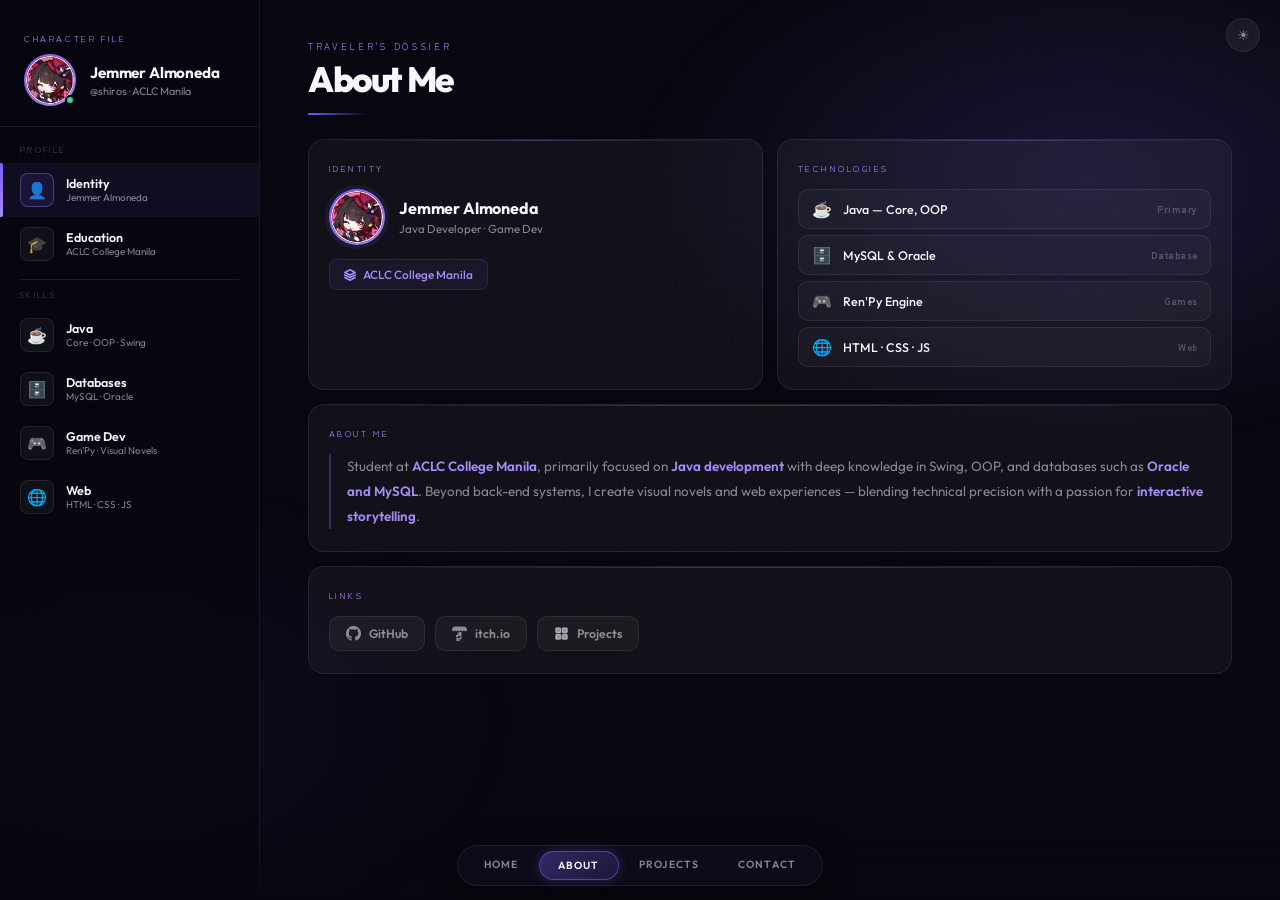
==== commit 926cc1be: "Enhance theme support and layout in about.html Updated the theme support in the HTML structure and C" ====
--- a/about.html
+++ b/about.html
@@ -1,5 +1,5 @@
 <!DOCTYPE html>
-<html lang="en">
+<html lang="en" data-theme="dark">
 <head>
   <meta charset="UTF-8">
   <meta name="viewport" content="width=device-width, initial-scale=1, maximum-scale=1">
@@ -12,243 +12,191 @@
   <link href="https://fonts.googleapis.com/css2?family=Outfit:wght@300;400;500;600;700;800&family=Zen+Kaku+Gothic+New:wght@300;400;700&display=swap" rel="stylesheet">
   <style>
     :root{
-      --bg:#08070f;--bg2:#0f0d1a;
-      --surface:rgba(255,255,255,0.045);--surface2:rgba(255,255,255,0.075);
-      --border:rgba(255,255,255,0.08);--border-hi:rgba(145,110,255,0.45);
-      --accent:#7c5cfc;--accent2:#a78bfa;
-      --glow:rgba(124,92,252,0.28);--glow2:rgba(167,139,250,0.15);
-      --white:#f8f6ff;--muted:rgba(248,246,255,0.52);--dim:rgba(248,246,255,0.26);
-      --r:16px;--r-sm:10px;
-    }
+      --bg:#08070f; --bg2:#0f0d1a;
+      --surface:rgba(255,255,255,0.045); --surface2:rgba(255,255,255,0.075);
+      --border:rgba(255,255,255,0.08); --border-hi:rgba(145,110,255,0.45);
+      --accent:#7c5cfc; --accent2:#a78bfa;
+      --glow:rgba(124,92,252,0.28); --glow2:rgba(167,139,250,0.15);
+      --fg:#f8f6ff; --muted:rgba(248,246,255,0.52); --dim:rgba(248,246,255,0.26);
+      --r:16px; --r-sm:10px;
+      --sidebar-bg:rgba(8,7,15,0.74);
+      --nav-bg:rgba(15,13,26,0.92);
+      --nav-grad:linear-gradient(0deg,rgba(8,7,15,.96),transparent);
+      --mesh-a:rgba(124,92,252,0.16); --mesh-b:rgba(76,29,149,0.12);
+      --grid-c:rgba(124,92,252,0.03);
+      --toggle-bg:rgba(255,255,255,0.06);
+    }
+    [data-theme="light"]{
+      --bg:#f0edf8; --bg2:#e6e2f4;
+      --surface:rgba(100,70,220,0.06); --surface2:rgba(100,70,220,0.10);
+      --border:rgba(100,70,220,0.13); --border-hi:rgba(100,70,220,0.45);
+      --accent:#5b3fce; --accent2:#7c5cfc;
+      --glow:rgba(91,63,206,0.20); --glow2:rgba(124,92,252,0.12);
+      --fg:#1a1535; --muted:rgba(26,21,53,0.55); --dim:rgba(26,21,53,0.32);
+      --sidebar-bg:rgba(240,237,248,0.90);
+      --nav-bg:rgba(240,237,248,0.95);
+      --nav-grad:linear-gradient(0deg,rgba(240,237,248,.97),transparent);
+      --mesh-a:rgba(91,63,206,0.09); --mesh-b:rgba(124,92,252,0.06);
+      --grid-c:rgba(91,63,206,0.04);
+      --toggle-bg:rgba(0,0,0,0.06);
+    }
+
     *,*::before,*::after{box-sizing:border-box;margin:0;padding:0;}
     html,body{height:100%;-webkit-font-smoothing:antialiased;}
-    body{font-family:'Outfit',sans-serif;background:var(--bg);color:var(--white);overflow:hidden;}
-
-    /* BG */
-    .bg-video{position:fixed;inset:0;z-index:0;}
+    body{font-family:'Outfit',sans-serif;background:var(--bg);color:var(--fg);overflow:hidden;transition:background .35s,color .35s;}
+
+    .bg-video{position:fixed;inset:0;z-index:0;transition:opacity .4s;}
     .bg-video video{width:100%;height:100%;object-fit:cover;filter:brightness(0.18) saturate(0.5);}
+    [data-theme="light"] .bg-video{opacity:0;}
     .bg-mesh{position:fixed;inset:0;z-index:1;pointer-events:none;
-      background:radial-gradient(ellipse 60% 50% at 85% 20%,rgba(124,92,252,0.16) 0%,transparent 60%),
-                radial-gradient(ellipse 55% 50% at 10% 80%,rgba(76,29,149,0.12) 0%,transparent 55%);}
+      background:radial-gradient(ellipse 60% 50% at 85% 20%,var(--mesh-a) 0%,transparent 60%),
+                radial-gradient(ellipse 55% 50% at 10% 80%,var(--mesh-b) 0%,transparent 55%);transition:background .4s;}
     .bg-grid{position:fixed;inset:0;z-index:1;pointer-events:none;
-      background-image:linear-gradient(rgba(124,92,252,0.03) 1px,transparent 1px),linear-gradient(90deg,rgba(124,92,252,0.03) 1px,transparent 1px);
-      background-size:56px 56px;
-      mask-image:radial-gradient(ellipse 70% 65% at 50% 40%,black 10%,transparent 75%);}
-
-    /* LAYOUT — Genshin-style: left sidebar + right content */
-    .scene{
-      position:relative;z-index:3;
-      height:100vh;
-      display:grid;
-      grid-template-columns:260px 1fr;
-      overflow:hidden;
-    }
-
-    /* ── LEFT SIDEBAR ── */
+      background-image:linear-gradient(var(--grid-c) 1px,transparent 1px),linear-gradient(90deg,var(--grid-c) 1px,transparent 1px);
+      background-size:56px 56px;mask-image:radial-gradient(ellipse 70% 65% at 50% 40%,black 10%,transparent 75%);}
+
+    /* theme toggle */
+    .theme-btn{
+      position:fixed;top:18px;right:20px;z-index:50;
+      width:34px;height:34px;border-radius:50%;
+      background:var(--toggle-bg);border:1px solid var(--border);
+      color:var(--muted);cursor:pointer;font-size:0.85rem;
+      display:flex;align-items:center;justify-content:center;
+      transition:all .25s;backdrop-filter:blur(12px);
+    }
+    .theme-btn:hover{border-color:var(--border-hi);background:rgba(124,92,252,0.1);}
+    .theme-btn .t-dark,.theme-btn .t-light{position:absolute;transition:transform .35s cubic-bezier(.22,1,.36,1),opacity .25s;}
+    .theme-btn .t-light{transform:translateY(20px);opacity:0;}
+    [data-theme="light"] .theme-btn .t-dark{transform:translateY(-20px);opacity:0;}
+    [data-theme="light"] .theme-btn .t-light{transform:translateY(0);opacity:1;}
+
+    .scene{position:relative;z-index:3;height:100vh;display:grid;grid-template-columns:260px 1fr;overflow:hidden;}
+
+    /* SIDEBAR */
     .sidebar{
-      border-right:1px solid var(--border);
-      background:rgba(8,7,15,0.7);
-      backdrop-filter:blur(28px);
-      display:flex;flex-direction:column;
-      overflow:hidden;
-      animation:sideIn .8s cubic-bezier(.22,1,.36,1) both;
+      border-right:1px solid var(--border);background:var(--sidebar-bg);backdrop-filter:blur(28px);
+      display:flex;flex-direction:column;overflow:hidden;
+      animation:sideIn .8s cubic-bezier(.22,1,.36,1) both;transition:background .35s,border-color .35s;
     }
     @keyframes sideIn{from{opacity:0;transform:translateX(-24px)}to{opacity:1;transform:none}}
-
-    .sidebar-top{
-      padding:32px 24px 20px;
-      border-bottom:1px solid var(--border);
-    }
-    .sidebar-tag{
-      font-family:'Zen Kaku Gothic New',sans-serif;
-      font-size:0.54rem;letter-spacing:0.3em;text-transform:uppercase;
-      color:var(--accent2);margin-bottom:10px;
-    }
-    .sidebar-avatar{
-      display:flex;align-items:center;gap:14px;
-    }
+    .sidebar-top{padding:32px 24px 20px;border-bottom:1px solid var(--border);flex-shrink:0;transition:border-color .35s;}
+    .sidebar-tag{font-family:'Zen Kaku Gothic New',sans-serif;font-size:0.54rem;letter-spacing:0.3em;text-transform:uppercase;color:var(--accent2);margin-bottom:10px;}
+    .sidebar-avatar{display:flex;align-items:center;gap:14px;}
     .s-avatar-wrap{position:relative;width:52px;height:52px;flex-shrink:0;}
     .s-avatar-wrap img{
       width:100%;height:100%;border-radius:50%;object-fit:cover;
       border:2px solid transparent;
-      background:linear-gradient(var(--bg2),var(--bg2)) padding-box,
-                 linear-gradient(135deg,var(--accent),var(--accent2)) border-box;
+      background:linear-gradient(var(--bg2),var(--bg2)) padding-box,linear-gradient(135deg,var(--accent),var(--accent2)) border-box;
       display:block;
     }
-    .s-avatar-status{
-      position:absolute;bottom:1px;right:1px;
-      width:10px;height:10px;border-radius:50%;
-      background:#34d399;border:2px solid var(--bg);
-    }
-    .s-id-name{font-size:0.95rem;font-weight:700;color:var(--white);letter-spacing:-0.01em;}
+    .s-avatar-status{position:absolute;bottom:1px;right:1px;width:10px;height:10px;border-radius:50%;background:#34d399;border:2px solid var(--bg);}
+    .s-id-name{font-size:0.95rem;font-weight:700;color:var(--fg);letter-spacing:-0.01em;}
     .s-id-role{font-size:0.68rem;color:var(--muted);margin-top:2px;}
-
     .sidebar-body{flex:1;overflow-y:auto;padding:16px 0;scrollbar-width:none;}
     .sidebar-body::-webkit-scrollbar{display:none;}
-
-    .s-section-label{
-      font-family:'Zen Kaku Gothic New',sans-serif;
-      font-size:0.52rem;letter-spacing:0.28em;text-transform:uppercase;
-      color:var(--dim);padding:0 20px 8px;
-    }
-    .s-item{
-      display:flex;align-items:center;gap:12px;
-      padding:10px 20px;
-      cursor:default;
-      transition:background .2s;
-      position:relative;
-    }
+    .s-section-label{font-family:'Zen Kaku Gothic New',sans-serif;font-size:0.52rem;letter-spacing:0.28em;text-transform:uppercase;color:var(--dim);padding:0 20px 8px;}
+    .s-item{display:flex;align-items:center;gap:12px;padding:10px 20px;cursor:default;transition:background .2s;position:relative;}
     .s-item:hover,.s-item.active{background:rgba(124,92,252,0.08);}
-    .s-item.active::before{
-      content:'';position:absolute;left:0;top:0;bottom:0;width:3px;
-      background:linear-gradient(180deg,var(--accent),var(--accent2));
-      border-radius:0 2px 2px 0;
-    }
-    .s-item-icon{
-      width:34px;height:34px;border-radius:8px;flex-shrink:0;
-      background:var(--surface);border:1px solid var(--border);
-      display:flex;align-items:center;justify-content:center;
-      font-size:1rem;
-      transition:border-color .2s,background .2s;
-    }
-    .s-item.active .s-item-icon,.s-item:hover .s-item-icon{
-      border-color:rgba(167,139,250,0.35);background:rgba(124,92,252,0.1);
-    }
-    .s-item-info{}
-    .s-item-name{font-size:0.78rem;font-weight:600;color:var(--white);}
+    .s-item.active::before{content:'';position:absolute;left:0;top:0;bottom:0;width:3px;background:linear-gradient(180deg,var(--accent),var(--accent2));border-radius:0 2px 2px 0;}
+    .s-item-icon{width:34px;height:34px;border-radius:8px;flex-shrink:0;background:var(--surface);border:1px solid var(--border);display:flex;align-items:center;justify-content:center;font-size:1rem;transition:border-color .2s,background .2s;}
+    .s-item.active .s-item-icon,.s-item:hover .s-item-icon{border-color:rgba(167,139,250,0.35);background:rgba(124,92,252,0.1);}
+    .s-item-name{font-size:0.78rem;font-weight:600;color:var(--fg);}
     .s-item-sub{font-size:0.62rem;color:var(--muted);}
-
     .s-divider{height:1px;margin:8px 20px;background:var(--border);}
 
-    /* ── RIGHT CONTENT ── */
+    /* CONTENT — scrollable */
     .content{
-      overflow-y:auto;
-      scrollbar-width:thin;
-      scrollbar-color:rgba(124,92,252,0.2) transparent;
-      padding:40px 48px 80px;
-      display:flex;flex-direction:column;gap:20px;
+      overflow-y:auto;scrollbar-width:thin;scrollbar-color:rgba(124,92,252,0.2) transparent;
+      padding:40px 48px 80px;display:flex;flex-direction:column;gap:20px;
       animation:contentIn .8s cubic-bezier(.22,1,.36,1) .1s both;
     }
     .content::-webkit-scrollbar{width:4px;}
     .content::-webkit-scrollbar-thumb{background:rgba(124,92,252,0.2);border-radius:4px;}
     @keyframes contentIn{from{opacity:0;transform:translateY(20px)}to{opacity:1;transform:none}}
 
-    /* page title */
     .page-title-row{display:flex;flex-direction:column;gap:4px;margin-bottom:4px;}
     .page-pre{font-family:'Zen Kaku Gothic New',sans-serif;font-size:0.56rem;letter-spacing:0.3em;text-transform:uppercase;color:var(--accent2);}
-    .page-h1{font-size:clamp(1.6rem,3vw,2.2rem);font-weight:800;letter-spacing:-0.04em;color:var(--white);}
+    .page-h1{font-size:clamp(1.6rem,3vw,2.2rem);font-weight:800;letter-spacing:-0.04em;color:var(--fg);}
     .page-hl{width:60px;height:2px;background:linear-gradient(90deg,var(--accent),transparent);border-radius:2px;margin-top:8px;}
 
-    /* panel grid */
     .panel-grid{display:grid;grid-template-columns:1fr 1fr;gap:14px;}
-
     .panel{
-      background:var(--surface);border:1px solid var(--border);
-      border-radius:var(--r);padding:22px 20px;
-      position:relative;overflow:hidden;
-      transition:border-color .3s,background .3s;
+      background:var(--surface);border:1px solid var(--border);border-radius:var(--r);padding:22px 20px;
+      position:relative;overflow:hidden;transition:border-color .3s,background .3s;
       animation:panelIn .6s cubic-bezier(.22,1,.36,1) both;
     }
-    .panel:nth-child(1){animation-delay:.12s;}
-    .panel:nth-child(2){animation-delay:.2s;}
-    .panel:nth-child(3){grid-column:1/-1;animation-delay:.28s;}
-    .panel:nth-child(4){grid-column:1/-1;animation-delay:.34s;}
+    .panel:nth-child(1){animation-delay:.12s;} .panel:nth-child(2){animation-delay:.2s;}
+    .panel:nth-child(3){grid-column:1/-1;animation-delay:.28s;} .panel:nth-child(4){grid-column:1/-1;animation-delay:.34s;}
     @keyframes panelIn{from{opacity:0;transform:translateY(16px)}to{opacity:1;transform:none}}
     .panel:hover{border-color:rgba(124,92,252,0.25);background:var(--surface2);}
-    .panel::before{
-      content:'';position:absolute;top:0;left:20px;right:20px;height:1px;
-      background:linear-gradient(90deg,transparent,rgba(167,139,250,0.3),transparent);
-    }
-
-    .panel-label{
-      font-family:'Zen Kaku Gothic New',sans-serif;
-      font-size:0.55rem;letter-spacing:0.28em;text-transform:uppercase;
-      color:var(--accent2);margin-bottom:14px;
-    }
-
-    /* identity panel */
+    .panel::before{content:'';position:absolute;top:0;left:20px;right:20px;height:1px;background:linear-gradient(90deg,transparent,rgba(167,139,250,0.3),transparent);}
+    .panel-label{font-family:'Zen Kaku Gothic New',sans-serif;font-size:0.55rem;letter-spacing:0.28em;text-transform:uppercase;color:var(--accent2);margin-bottom:14px;}
+
     .id-row{display:flex;align-items:center;gap:14px;margin-bottom:14px;}
     .p-avatar{
       width:56px;height:56px;border-radius:50%;object-fit:cover;flex-shrink:0;
       border:2px solid transparent;
-      background:linear-gradient(var(--bg),var(--bg)) padding-box,
-                 linear-gradient(135deg,var(--accent),var(--accent2)) border-box;
+      background:linear-gradient(var(--bg),var(--bg)) padding-box,linear-gradient(135deg,var(--accent),var(--accent2)) border-box;
       box-shadow:0 0 0 4px rgba(124,92,252,0.1);
     }
-    .p-name{font-size:1rem;font-weight:700;color:var(--white);letter-spacing:-0.01em;}
+    .p-name{font-size:1rem;font-weight:700;color:var(--fg);letter-spacing:-0.01em;}
     .p-role{font-size:0.72rem;color:var(--muted);margin-top:3px;}
-    .school-badge{
-      display:inline-flex;align-items:center;gap:7px;
-      padding:7px 14px;
-      background:rgba(124,92,252,0.08);border:1px solid rgba(124,92,252,0.2);
-      border-radius:8px;font-size:0.74rem;font-weight:500;color:var(--accent2);
-    }
+    .school-badge{display:inline-flex;align-items:center;gap:7px;padding:7px 14px;background:rgba(124,92,252,0.08);border:1px solid rgba(124,92,252,0.2);border-radius:8px;font-size:0.74rem;font-weight:500;color:var(--accent2);}
     .school-badge svg{width:12px;height:12px;fill:none;stroke:var(--accent2);stroke-width:2;stroke-linecap:round;stroke-linejoin:round;}
 
-    /* tech panel */
     .tech-list{display:flex;flex-direction:column;gap:6px;}
     .tech-item{
-      display:flex;align-items:center;gap:10px;
-      padding:9px 12px;
-      background:rgba(255,255,255,0.03);border:1px solid var(--border);
-      border-radius:var(--r-sm);
-      font-size:0.78rem;font-weight:500;color:var(--white);
+      display:flex;align-items:center;gap:10px;padding:9px 12px;
+      background:rgba(255,255,255,0.03);border:1px solid var(--border);border-radius:var(--r-sm);
+      font-size:0.78rem;font-weight:500;color:var(--fg);
       transition:border-color .25s,background .25s,transform .2s;
     }
+    [data-theme="light"] .tech-item{background:rgba(0,0,0,0.02);}
     .tech-item:hover{border-color:rgba(167,139,250,0.3);background:rgba(124,92,252,0.07);transform:translateX(4px);}
     .tech-ico{font-size:1rem;width:22px;text-align:center;}
     .tech-badge{margin-left:auto;font-size:0.6rem;font-weight:600;color:var(--dim);font-family:'Zen Kaku Gothic New',sans-serif;letter-spacing:0.06em;}
 
-    /* about panel */
-    .about-body{
-      font-size:0.84rem;line-height:1.85;color:var(--muted);
-      border-left:2px solid rgba(124,92,252,0.35);
-      padding-left:16px;
-    }
+    .about-body{font-size:0.84rem;line-height:1.85;color:var(--muted);border-left:2px solid rgba(124,92,252,0.35);padding-left:16px;}
     .about-body strong{color:var(--accent2);font-weight:600;}
 
-    /* links panel */
     .links-row{display:flex;flex-wrap:wrap;gap:10px;}
     .link-chip{
-      display:inline-flex;align-items:center;gap:8px;
-      padding:9px 16px;
-      background:var(--surface);border:1px solid var(--border);
-      border-radius:var(--r-sm);
-      text-decoration:none;
-      font-size:0.76rem;font-weight:600;color:var(--muted);
-      transition:all .25s;
-    }
-    .link-chip:hover{border-color:var(--border-hi);color:var(--white);background:rgba(124,92,252,0.1);transform:translateY(-2px);}
+      display:inline-flex;align-items:center;gap:8px;padding:9px 16px;
+      background:var(--surface);border:1px solid var(--border);border-radius:var(--r-sm);
+      text-decoration:none;font-size:0.76rem;font-weight:600;color:var(--muted);transition:all .25s;
+    }
+    .link-chip:hover{border-color:var(--border-hi);color:var(--fg);background:rgba(124,92,252,0.1);transform:translateY(-2px);}
     .link-chip svg{width:15px;height:15px;fill:currentColor;flex-shrink:0;}
 
-    /* BOTTOM NAV */
-    .bottom-nav{position:fixed;bottom:0;left:0;right:0;z-index:10;display:flex;justify-content:center;padding:8px 0 14px;background:linear-gradient(0deg,rgba(8,7,15,.96),transparent);}
-    .nav-pill{display:flex;gap:2px;background:rgba(15,13,26,0.9);border:1px solid var(--border);border-radius:100px;padding:5px 8px;backdrop-filter:blur(20px);box-shadow:0 8px 32px rgba(0,0,0,.5);}
-    .nav-pill a{padding:7px 18px;font-family:'Outfit',sans-serif;font-size:0.65rem;font-weight:600;letter-spacing:0.12em;text-transform:uppercase;color:var(--muted);text-decoration:none;border-radius:100px;transition:all .25s;}
+    .bottom-nav{position:fixed;bottom:0;left:0;right:0;z-index:10;display:flex;justify-content:center;padding:8px 0 14px;background:var(--nav-grad);transition:background .35s;}
+    .nav-pill{display:flex;gap:2px;background:var(--nav-bg);border:1px solid var(--border);border-radius:100px;padding:5px 8px;backdrop-filter:blur(20px);box-shadow:0 8px 32px rgba(0,0,0,.4);transition:background .35s,border-color .35s;}
+    .nav-pill a{padding:7px 18px;font-family:'Outfit',sans-serif;font-size:0.65rem;font-weight:600;letter-spacing:.12em;text-transform:uppercase;color:var(--muted);text-decoration:none;border-radius:100px;transition:all .25s;}
     .nav-pill a:hover{color:var(--accent2);background:rgba(124,92,252,.1);}
-    .nav-pill a.active{background:linear-gradient(135deg,rgba(124,92,252,.35),rgba(124,92,252,.15));color:var(--white);border:1px solid var(--border-hi);box-shadow:0 0 12px var(--glow);}
-
-    /* MOBILE */
+    .nav-pill a.active{background:linear-gradient(135deg,rgba(124,92,252,.35),rgba(124,92,252,.15));color:var(--fg);border:1px solid var(--border-hi);box-shadow:0 0 12px var(--glow);}
+
     @media(max-width:700px){
-      .scene{grid-template-columns:1fr;grid-template-rows:auto 1fr;}
+      .scene{grid-template-columns:1fr;grid-template-rows:auto 1fr;height:100vh;}
       .sidebar{border-right:none;border-bottom:1px solid var(--border);}
       .sidebar-body{display:none;}
       .sidebar-top{padding:18px 20px;}
       .content{padding:20px 18px 80px;}
       .panel-grid{grid-template-columns:1fr;}
       .panel:nth-child(3),.panel:nth-child(4){grid-column:unset;}
+      .theme-btn{top:14px;right:14px;}
     }
   </style>
 </head>
 <body>
-
 <div class="bg-video"><video autoplay loop muted playsinline><source src="Documents/bg.mp4" type="video/mp4"></video></div>
 <div class="bg-mesh"></div>
 <div class="bg-grid"></div>
 
+<button class="theme-btn" onclick="toggleTheme()" title="Toggle theme" aria-label="Toggle theme">
+  <span class="t-dark">☀</span>
+  <span class="t-light">🌙</span>
+</button>
+
 <div class="scene">
-
-  <!-- SIDEBAR -->
   <aside class="sidebar">
     <div class="sidebar-top">
       <p class="sidebar-tag">Character File</p>
@@ -267,79 +215,51 @@
       <p class="s-section-label">Profile</p>
       <div class="s-item active">
         <div class="s-item-icon">👤</div>
-        <div class="s-item-info">
-          <p class="s-item-name">Identity</p>
-          <p class="s-item-sub">Jemmer Almoneda</p>
-        </div>
+        <div class="s-item-info"><p class="s-item-name">Identity</p><p class="s-item-sub">Jemmer Almoneda</p></div>
       </div>
       <div class="s-item">
         <div class="s-item-icon">🎓</div>
-        <div class="s-item-info">
-          <p class="s-item-name">Education</p>
-          <p class="s-item-sub">ACLC College Manila</p>
-        </div>
+        <div class="s-item-info"><p class="s-item-name">Education</p><p class="s-item-sub">ACLC College Manila</p></div>
       </div>
       <div class="s-divider"></div>
       <p class="s-section-label">Skills</p>
       <div class="s-item">
         <div class="s-item-icon">☕</div>
-        <div class="s-item-info">
-          <p class="s-item-name">Java</p>
-          <p class="s-item-sub">Core · OOP · Swing</p>
-        </div>
+        <div class="s-item-info"><p class="s-item-name">Java</p><p class="s-item-sub">Core · OOP · Swing</p></div>
       </div>
       <div class="s-item">
         <div class="s-item-icon">🗄️</div>
-        <div class="s-item-info">
-          <p class="s-item-name">Databases</p>
-          <p class="s-item-sub">MySQL · Oracle</p>
-        </div>
+        <div class="s-item-info"><p class="s-item-name">Databases</p><p class="s-item-sub">MySQL · Oracle</p></div>
       </div>
       <div class="s-item">
         <div class="s-item-icon">🎮</div>
-        <div class="s-item-info">
-          <p class="s-item-name">Game Dev</p>
-          <p class="s-item-sub">Ren'Py · Visual Novels</p>
-        </div>
+        <div class="s-item-info"><p class="s-item-name">Game Dev</p><p class="s-item-sub">Ren'Py · Visual Novels</p></div>
       </div>
       <div class="s-item">
         <div class="s-item-icon">🌐</div>
-        <div class="s-item-info">
-          <p class="s-item-name">Web</p>
-          <p class="s-item-sub">HTML · CSS · JS</p>
-        </div>
+        <div class="s-item-info"><p class="s-item-name">Web</p><p class="s-item-sub">HTML · CSS · JS</p></div>
       </div>
     </div>
   </aside>
 
-  <!-- CONTENT -->
   <main class="content">
-
     <div class="page-title-row">
       <p class="page-pre">Traveler's Dossier</p>
       <h1 class="page-h1">About Me</h1>
       <div class="page-hl"></div>
     </div>
-
     <div class="panel-grid">
-
-      <!-- Identity -->
       <div class="panel">
         <p class="panel-label">Identity</p>
         <div class="id-row">
           <img class="p-avatar" src="Documents/icon.jpg" alt="Jemmer">
-          <div>
-            <p class="p-name">Jemmer Almoneda</p>
-            <p class="p-role">Java Developer · Game Dev</p>
-          </div>
+          <div><p class="p-name">Jemmer Almoneda</p><p class="p-role">Java Developer · Game Dev</p></div>
         </div>
         <span class="school-badge">
           <svg viewBox="0 0 14 14"><path d="M7 1l6 3-6 3-6-3 6-3z"/><path d="M1 7l6 3 6-3"/><path d="M1 10l6 3 6-3"/></svg>
           ACLC College Manila
         </span>
       </div>
-
-      <!-- Technologies -->
       <div class="panel">
         <p class="panel-label">Technologies</p>
         <div class="tech-list">
@@ -349,16 +269,12 @@
           <div class="tech-item"><span class="tech-ico">🌐</span>HTML · CSS · JS<span class="tech-badge">Web</span></div>
         </div>
       </div>
-
-      <!-- About Me -->
       <div class="panel">
         <p class="panel-label">About Me</p>
         <p class="about-body">
           Student at <strong>ACLC College Manila</strong>, primarily focused on <strong>Java development</strong> with deep knowledge in Swing, OOP, and databases such as <strong>Oracle and MySQL</strong>. Beyond back-end systems, I create visual novels and web experiences — blending technical precision with a passion for <strong>interactive storytelling</strong>.
         </p>
       </div>
-
-      <!-- Links -->
       <div class="panel">
         <p class="panel-label">Links</p>
         <div class="links-row">
@@ -376,7 +292,6 @@
           </a>
         </div>
       </div>
-
     </div>
   </main>
 </div>
@@ -390,5 +305,9 @@
   </div>
 </nav>
 
+<script>
+(function(){const s=localStorage.getItem('theme')||'dark';document.documentElement.setAttribute('data-theme',s);})();
+function toggleTheme(){const n=document.documentElement.getAttribute('data-theme')==='dark'?'light':'dark';document.documentElement.setAttribute('data-theme',n);localStorage.setItem('theme',n);}
+</script>
 </body>
-    </html>
+</html>
